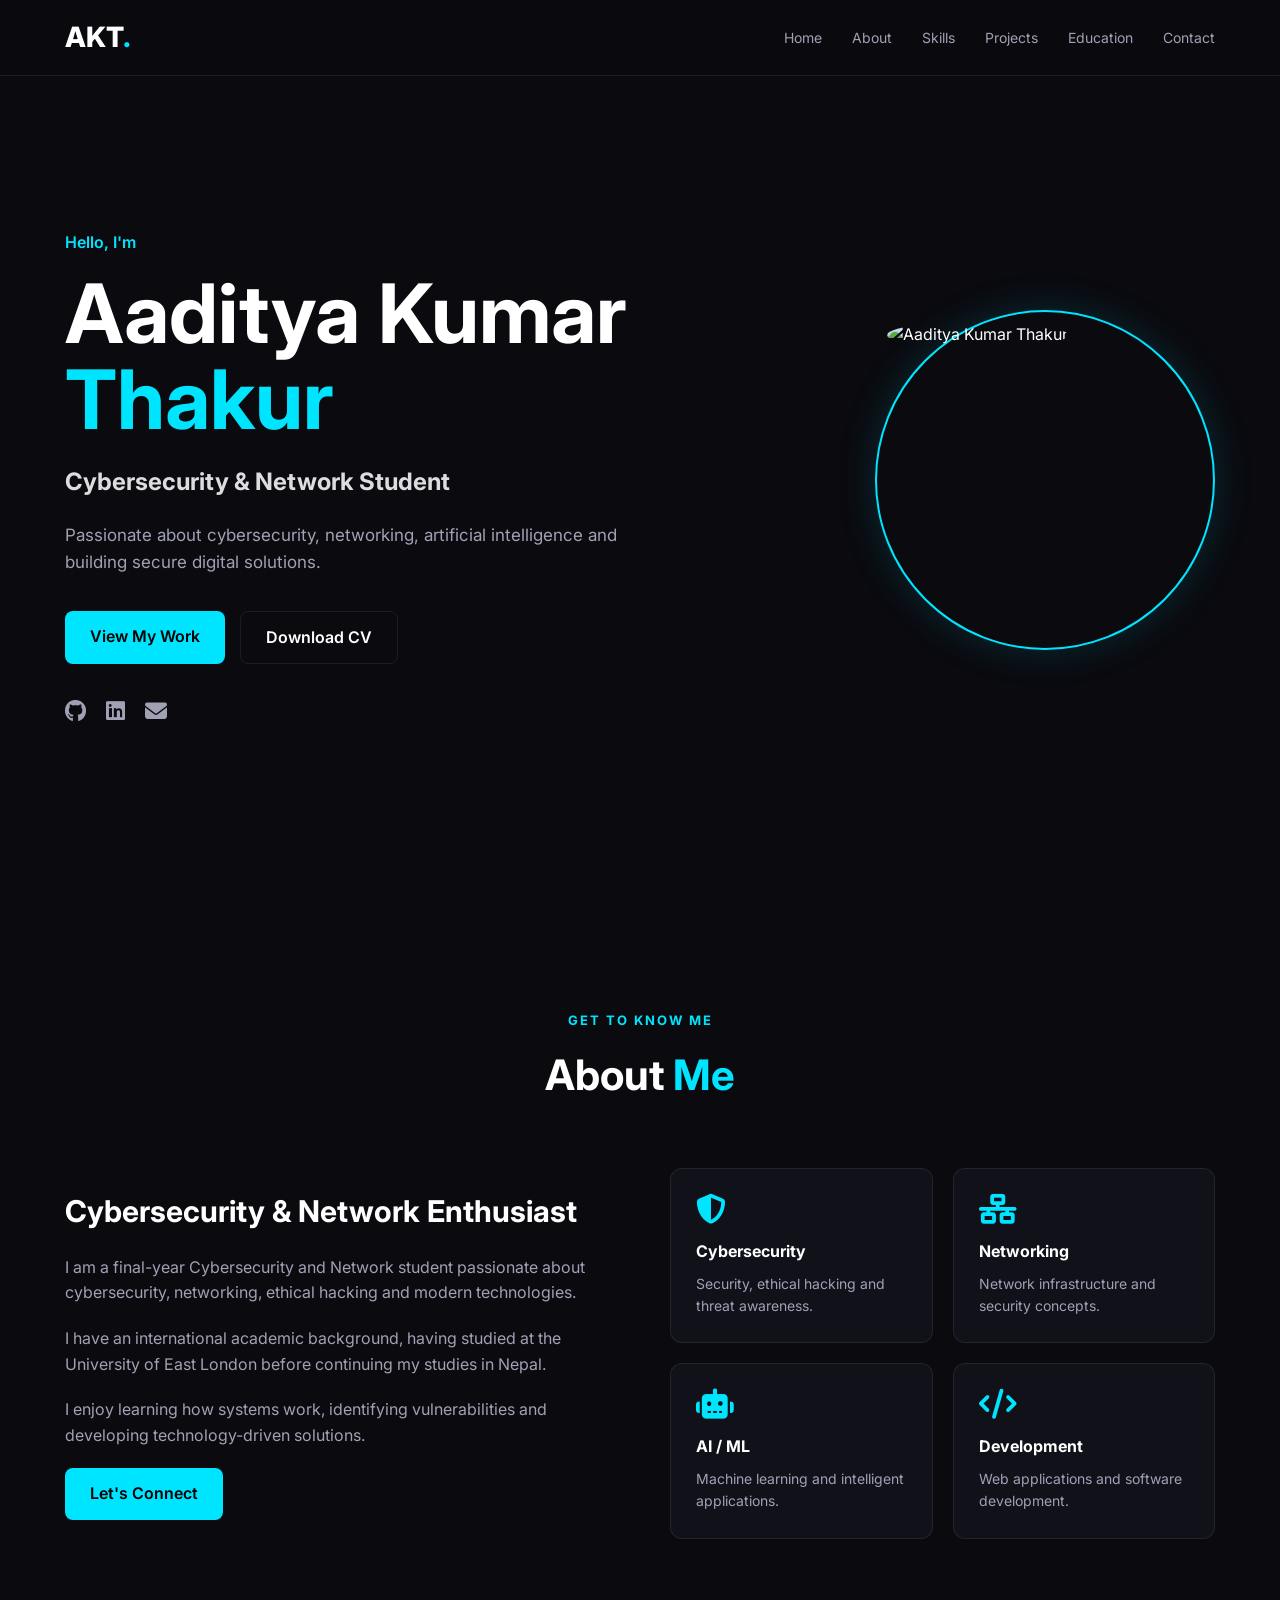
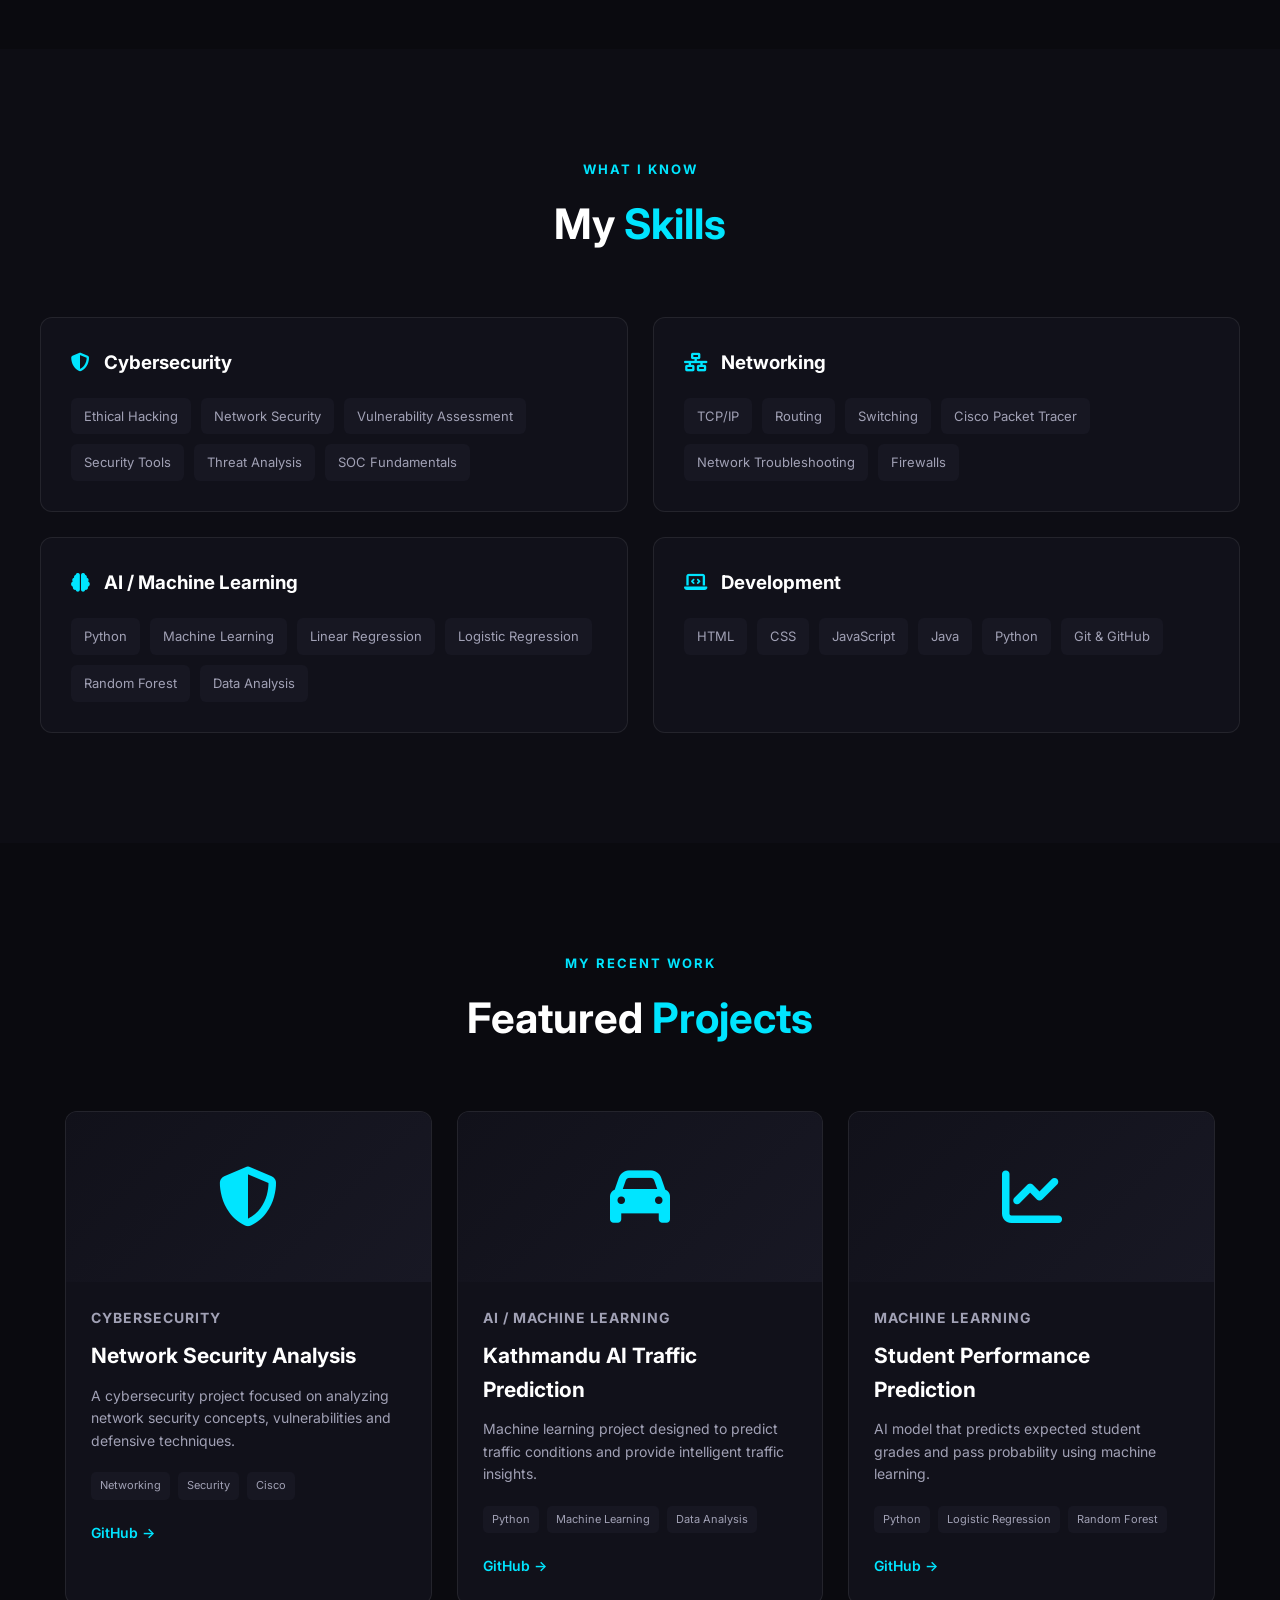
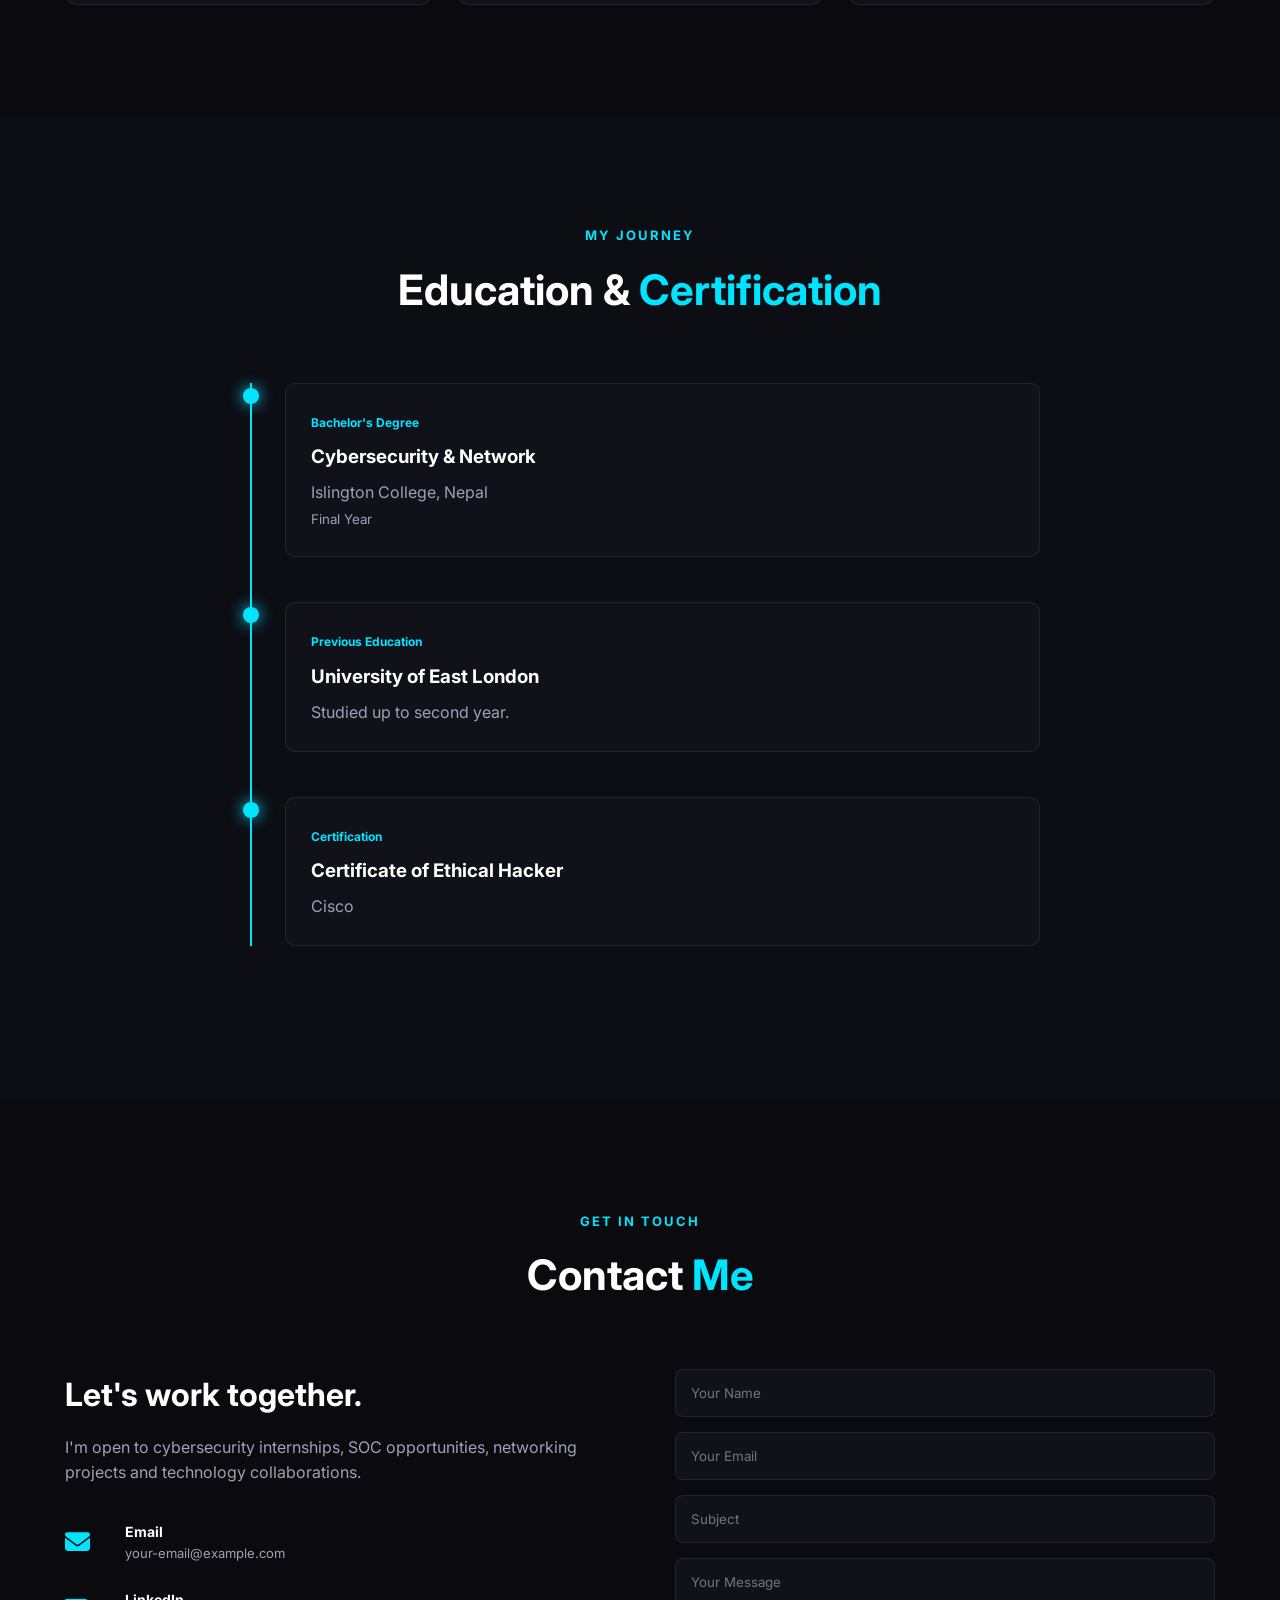
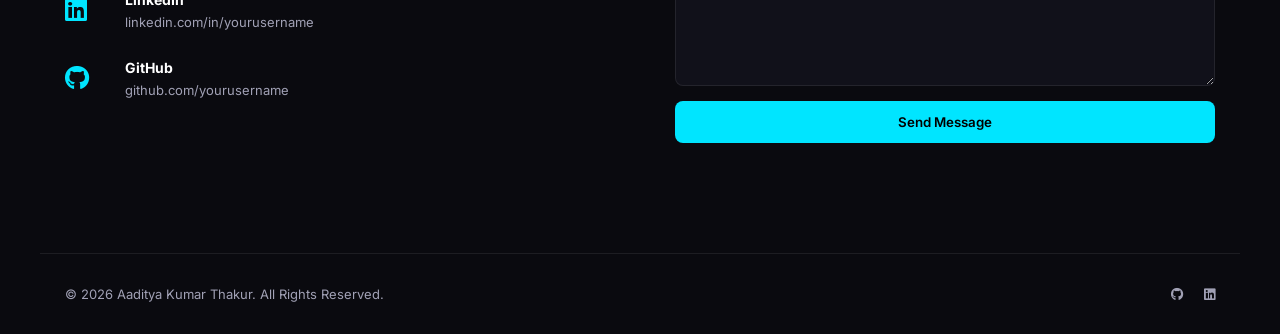
==== index.html @ 3426d030 "Initial portfolio upload" ====
<!DOCTYPE html>
<html lang="en">
<head>
    <meta charset="UTF-8">

    <meta name="viewport" content="width=device-width, initial-scale=1.0">

    <meta name="description"
          content="Cybersecurity and Network student portfolio">

    <meta name="author"
          content="Aaditya Kumar Thakur">

    <title>Aaditya Kumar Thakur | Cybersecurity Portfolio</title>

    <link rel="stylesheet" href="style.css">

    <link rel="preconnect" href="https://fonts.googleapis.com">

    <link rel="preconnect" href="https://fonts.gstatic.com" crossorigin>

    <link href="https://fonts.googleapis.com/css2?family=Inter:wght@400;500;600;700;800&display=swap"
          rel="stylesheet">

    <link rel="stylesheet"
          href="https://cdnjs.cloudflare.com/ajax/libs/font-awesome/6.5.2/css/all.min.css">
</head>

<body>

    <!-- ================= NAVBAR ================= -->

    <header class="header">

        <nav class="navbar">

            <a href="#home" class="logo">
                AKT<span>.</span>
            </a>

            <ul class="nav-links">

                <li>
                    <a href="#home">Home</a>
                </li>

                <li>
                    <a href="#about">About</a>
                </li>

                <li>
                    <a href="#skills">Skills</a>
                </li>

                <li>
                    <a href="#projects">Projects</a>
                </li>

                <li>
                    <a href="#education">Education</a>
                </li>

                <li>
                    <a href="#contact">Contact</a>
                </li>

            </ul>

            <button class="menu-btn" id="menu-btn">
                <i class="fas fa-bars"></i>
            </button>

        </nav>

    </header>


    <!-- ================= HERO ================= -->

    <section id="home" class="hero">

        <div class="hero-content">

            <p class="hero-small">
                Hello, I'm
            </p>

            <h1>
                Aaditya Kumar<br>
                <span>Thakur</span>
            </h1>

            <h2>
                Cybersecurity & Network Student
            </h2>

            <p class="hero-description">
                Passionate about cybersecurity, networking, artificial
                intelligence and building secure digital solutions.
            </p>

            <div class="hero-buttons">

                <a href="#projects" class="btn primary-btn">
                    View My Work
                </a>

                <a href="assets/cv.pdf"
                   class="btn secondary-btn"
                   download>
                    Download CV
                </a>

            </div>

            <div class="social-links">

                <a href="#" target="_blank">
                    <i class="fab fa-github"></i>
                </a>

                <a href="#" target="_blank">
                    <i class="fab fa-linkedin"></i>
                </a>

                <a href="mailto:your-email@example.com">
                    <i class="fas fa-envelope"></i>
                </a>

            </div>

        </div>


        <div class="hero-image">

            <div class="image-circle">

                <img src="assets/profile.jpg"
                     alt="Aaditya Kumar Thakur">

            </div>

        </div>

    </section>


    <!-- ================= ABOUT ================= -->

    <section id="about" class="section">

        <div class="section-title">

            <p>GET TO KNOW ME</p>

            <h2>About <span>Me</span></h2>

        </div>


        <div class="about-container">

            <div class="about-text">

                <h3>
                    Cybersecurity & Network Enthusiast
                </h3>

                <p>
                    I am a final-year Cybersecurity and Network student
                    passionate about cybersecurity, networking, ethical
                    hacking and modern technologies.
                </p>

                <p>
                    I have an international academic background, having
                    studied at the University of East London before
                    continuing my studies in Nepal.
                </p>

                <p>
                    I enjoy learning how systems work, identifying
                    vulnerabilities and developing technology-driven
                    solutions.
                </p>

                <a href="#contact" class="btn primary-btn">
                    Let's Connect
                </a>

            </div>


            <div class="about-cards">

                <div class="about-card">

                    <i class="fas fa-shield-halved"></i>

                    <h4>
                        Cybersecurity
                    </h4>

                    <p>
                        Security, ethical hacking and threat awareness.
                    </p>

                </div>


                <div class="about-card">

                    <i class="fas fa-network-wired"></i>

                    <h4>
                        Networking
                    </h4>

                    <p>
                        Network infrastructure and security concepts.
                    </p>

                </div>


                <div class="about-card">

                    <i class="fas fa-robot"></i>

                    <h4>
                        AI / ML
                    </h4>

                    <p>
                        Machine learning and intelligent applications.
                    </p>

                </div>


                <div class="about-card">

                    <i class="fas fa-code"></i>

                    <h4>
                        Development
                    </h4>

                    <p>
                        Web applications and software development.
                    </p>

                </div>

            </div>

        </div>

    </section>


    <!-- ================= SKILLS ================= -->

    <section id="skills" class="section dark-section">

        <div class="section-title">

            <p>WHAT I KNOW</p>

            <h2>My <span>Skills</span></h2>

        </div>


        <div class="skills-container">


            <div class="skill-category">

                <h3>
                    <i class="fas fa-shield-halved"></i>
                    Cybersecurity
                </h3>

                <div class="skill-list">

                    <span>Ethical Hacking</span>

                    <span>Network Security</span>

                    <span>Vulnerability Assessment</span>

                    <span>Security Tools</span>

                    <span>Threat Analysis</span>

                    <span>SOC Fundamentals</span>

                </div>

            </div>


            <div class="skill-category">

                <h3>
                    <i class="fas fa-network-wired"></i>
                    Networking
                </h3>

                <div class="skill-list">

                    <span>TCP/IP</span>

                    <span>Routing</span>

                    <span>Switching</span>

                    <span>Cisco Packet Tracer</span>

                    <span>Network Troubleshooting</span>

                    <span>Firewalls</span>

                </div>

            </div>


            <div class="skill-category">

                <h3>
                    <i class="fas fa-brain"></i>
                    AI / Machine Learning
                </h3>

                <div class="skill-list">

                    <span>Python</span>

                    <span>Machine Learning</span>

                    <span>Linear Regression</span>

                    <span>Logistic Regression</span>

                    <span>Random Forest</span>

                    <span>Data Analysis</span>

                </div>

            </div>


            <div class="skill-category">

                <h3>
                    <i class="fas fa-laptop-code"></i>
                    Development
                </h3>

                <div class="skill-list">

                    <span>HTML</span>

                    <span>CSS</span>

                    <span>JavaScript</span>

                    <span>Java</span>

                    <span>Python</span>

                    <span>Git & GitHub</span>

                </div>

            </div>

        </div>

    </section>


    <!-- ================= PROJECTS ================= -->

    <section id="projects" class="section">

        <div class="section-title">

            <p>MY RECENT WORK</p>

            <h2>Featured <span>Projects</span></h2>

        </div>


        <div class="projects-container">


            <!-- Project 1 -->

            <article class="project-card">

                <div class="project-icon">
                    <i class="fas fa-shield-halved"></i>
                </div>

                <div class="project-content">

                    <p class="project-type">
                        CYBERSECURITY
                    </p>

                    <h3>
                        Network Security Analysis
                    </h3>

                    <p>
                        A cybersecurity project focused on analyzing
                        network security concepts, vulnerabilities and
                        defensive techniques.
                    </p>

                    <div class="project-tech">

                        <span>Networking</span>

                        <span>Security</span>

                        <span>Cisco</span>

                    </div>

                    <div class="project-links">

                        <a href="#" target="_blank">
                            GitHub →
                        </a>

                    </div>

                </div>

            </article>


            <!-- Project 2 -->

            <article class="project-card">

                <div class="project-icon">
                    <i class="fas fa-car"></i>
                </div>

                <div class="project-content">

                    <p class="project-type">
                        AI / MACHINE LEARNING
                    </p>

                    <h3>
                        Kathmandu AI Traffic Prediction
                    </h3>

                    <p>
                        Machine learning project designed to predict
                        traffic conditions and provide intelligent
                        traffic insights.
                    </p>

                    <div class="project-tech">

                        <span>Python</span>

                        <span>Machine Learning</span>

                        <span>Data Analysis</span>

                    </div>

                    <div class="project-links">

                        <a href="#" target="_blank">
                            GitHub →
                        </a>

                    </div>

                </div>

            </article>


            <!-- Project 3 -->

            <article class="project-card">

                <div class="project-icon">
                    <i class="fas fa-chart-line"></i>
                </div>

                <div class="project-content">

                    <p class="project-type">
                        MACHINE LEARNING
                    </p>

                    <h3>
                        Student Performance Prediction
                    </h3>

                    <p>
                        AI model that predicts expected student grades
                        and pass probability using machine learning.
                    </p>

                    <div class="project-tech">

                        <span>Python</span>

                        <span>Logistic Regression</span>

                        <span>Random Forest</span>

                    </div>

                    <div class="project-links">

                        <a href="#" target="_blank">
                            GitHub →
                        </a>

                    </div>

                </div>

            </article>


        </div>

    </section>


    <!-- ================= EDUCATION ================= -->

    <section id="education" class="section dark-section">

        <div class="section-title">

            <p>MY JOURNEY</p>

            <h2>Education & <span>Certification</span></h2>

        </div>


        <div class="timeline">


            <div class="timeline-item">

                <div class="timeline-dot"></div>

                <div class="timeline-content">

                    <span>
                        Bachelor's Degree
                    </span>

                    <h3>
                        Cybersecurity & Network
                    </h3>

                    <p>
                        Islington College, Nepal
                    </p>

                    <small>
                        Final Year
                    </small>

                </div>

            </div>


            <div class="timeline-item">

                <div class="timeline-dot"></div>

                <div class="timeline-content">

                    <span>
                        Previous Education
                    </span>

                    <h3>
                        University of East London
                    </h3>

                    <p>
                        Studied up to second year.
                    </p>

                </div>

            </div>


            <div class="timeline-item">

                <div class="timeline-dot"></div>

                <div class="timeline-content">

                    <span>
                        Certification
                    </span>

                    <h3>
                        Certificate of Ethical Hacker
                    </h3>

                    <p>
                        Cisco
                    </p>

                </div>

            </div>


        </div>

    </section>


    <!-- ================= CONTACT ================= -->

    <section id="contact" class="section">

        <div class="section-title">

            <p>GET IN TOUCH</p>

            <h2>Contact <span>Me</span></h2>

        </div>


        <div class="contact-container">


            <div class="contact-info">

                <h3>
                    Let's work together.
                </h3>

                <p>
                    I'm open to cybersecurity internships,
                    SOC opportunities, networking projects and
                    technology collaborations.
                </p>


                <div class="contact-item">

                    <i class="fas fa-envelope"></i>

                    <div>

                        <h4>Email</h4>

                        <p>
                            your-email@example.com
                        </p>

                    </div>

                </div>


                <div class="contact-item">

                    <i class="fab fa-linkedin"></i>

                    <div>

                        <h4>LinkedIn</h4>

                        <p>
                            linkedin.com/in/yourusername
                        </p>

                    </div>

                </div>


                <div class="contact-item">

                    <i class="fab fa-github"></i>

                    <div>

                        <h4>GitHub</h4>

                        <p>
                            github.com/yourusername
                        </p>

                    </div>

                </div>

            </div>


            <form class="contact-form">

                <input
                    type="text"
                    placeholder="Your Name"
                    required
                >

                <input
                    type="email"
                    placeholder="Your Email"
                    required
                >

                <input
                    type="text"
                    placeholder="Subject"
                    required
                >

                <textarea
                    placeholder="Your Message"
                    rows="6"
                    required
                ></textarea>

                <button
                    type="submit"
                    class="btn primary-btn">
                    Send Message
                </button>

            </form>


        </div>

    </section>


    <!-- ================= FOOTER ================= -->

    <footer class="footer">

        <p>
            © 2026 Aaditya Kumar Thakur.
            All Rights Reserved.
        </p>

        <div>

            <a href="#">
                <i class="fab fa-github"></i>
            </a>

            <a href="#">
                <i class="fab fa-linkedin"></i>
            </a>

        </div>

    </footer>


    <script src="script.js"></script>

</body>
</html>
---- style.css ----
/* =========================
   RESET
========================= */

* {
    margin: 0;
    padding: 0;
    box-sizing: border-box;
}

html {
    scroll-behavior: smooth;
}

body {
    font-family: "Inter", sans-serif;
    background: #0a0a0f;
    color: #ffffff;
    line-height: 1.6;
}

a {
    text-decoration: none;
    color: inherit;
}

ul {
    list-style: none;
}


/* =========================
   VARIABLES
========================= */

:root {
    --background: #0a0a0f;
    --card: #11111a;
    --card-light: #171722;
    --text: #ffffff;
    --muted: #a1a1b5;
    --accent: #00e5ff;
    --border: rgba(255,255,255,0.08);
}


/* =========================
   HEADER
========================= */

.header {
    position: fixed;
    top: 0;
    width: 100%;
    z-index: 1000;
    background: rgba(10,10,15,0.85);
    backdrop-filter: blur(15px);
    border-bottom: 1px solid var(--border);
}

.navbar {
    max-width: 1200px;
    margin: auto;
    height: 75px;

    display: flex;
    align-items: center;
    justify-content: space-between;

    padding: 0 25px;
}

.logo {
    font-size: 28px;
    font-weight: 800;
}

.logo span {
    color: var(--accent);
}

.nav-links {
    display: flex;
    gap: 30px;
}

.nav-links a {
    color: var(--muted);
    font-size: 14px;
    transition: 0.3s;
}

.nav-links a:hover {
    color: var(--accent);
}

.menu-btn {
    display: none;

    background: none;
    border: none;

    color: white;
    font-size: 24px;

    cursor: pointer;
}


/* =========================
   HERO
========================= */

.hero {
    min-height: 100vh;

    max-width: 1200px;
    margin: auto;

    padding: 130px 25px 70px;

    display: flex;
    align-items: center;
    justify-content: space-between;

    gap: 60px;
}

.hero-content {
    max-width: 650px;
}

.hero-small {
    color: var(--accent);
    font-weight: 600;
    margin-bottom: 15px;
}

.hero h1 {
    font-size: clamp(48px, 7vw, 82px);
    line-height: 1.05;
    margin-bottom: 20px;
}

.hero h1 span {
    color: var(--accent);
}

.hero h2 {
    color: #dddddf;
    font-size: 24px;
    margin-bottom: 20px;
}

.hero-description {
    color: var(--muted);
    max-width: 600px;
    font-size: 17px;
}

.hero-buttons {
    display: flex;
    gap: 15px;
    margin-top: 35px;
    flex-wrap: wrap;
}


/* =========================
   BUTTON
========================= */

.btn {
    display: inline-block;

    padding: 13px 25px;

    border-radius: 8px;

    font-weight: 600;

    transition: 0.3s;
}

.primary-btn {
    background: var(--accent);
    color: #000;
}

.primary-btn:hover {
    transform: translateY(-3px);
    box-shadow: 0 10px 30px rgba(0,229,255,0.2);
}

.secondary-btn {
    border: 1px solid var(--border);
    color: white;
}

.secondary-btn:hover {
    border-color: var(--accent);
    color: var(--accent);
}


/* =========================
   SOCIAL LINKS
========================= */

.social-links {
    display: flex;
    gap: 20px;
    margin-top: 30px;
}

.social-links a {
    font-size: 22px;
    color: var(--muted);
    transition: 0.3s;
}

.social-links a:hover {
    color: var(--accent);
    transform: translateY(-3px);
}


/* =========================
   HERO IMAGE
========================= */

.hero-image {
    display: flex;
    justify-content: center;
    align-items: center;
}

.image-circle {
    width: 340px;
    height: 340px;

    border-radius: 50%;

    border: 2px solid var(--accent);

    padding: 10px;

    box-shadow:
        0 0 40px rgba(0,229,255,0.15);
}

.image-circle img {
    width: 100%;
    height: 100%;

    object-fit: cover;

    border-radius: 50%;
}


/* =========================
   SECTIONS
========================= */

.section {
    padding: 110px 25px;
    max-width: 1200px;
    margin: auto;
}

.dark-section {
    max-width: none;
    background: #0d0d14;
}

.section-title {
    text-align: center;
    margin-bottom: 60px;
}

.section-title p {
    color: var(--accent);
    font-size: 13px;
    font-weight: 700;
    letter-spacing: 2px;
}

.section-title h2 {
    font-size: 42px;
    margin-top: 10px;
}

.section-title h2 span {
    color: var(--accent);
}


/* =========================
   ABOUT
========================= */

.about-container {
    display: grid;
    grid-template-columns: 1fr 1fr;
    gap: 60px;
    align-items: center;
}

.about-text h3 {
    font-size: 30px;
    margin-bottom: 20px;
}

.about-text p {
    color: var(--muted);
    margin-bottom: 20px;
}

.about-cards {
    display: grid;
    grid-template-columns: 1fr 1fr;
    gap: 20px;
}

.about-card {
    padding: 25px;

    background: var(--card);

    border: 1px solid var(--border);

    border-radius: 12px;

    transition: 0.3s;
}

.about-card:hover {
    transform: translateY(-5px);
    border-color: var(--accent);
}

.about-card i {
    font-size: 30px;
    color: var(--accent);
    margin-bottom: 15px;
}

.about-card h4 {
    margin-bottom: 8px;
}

.about-card p {
    color: var(--muted);
    font-size: 14px;
}


/* =========================
   SKILLS
========================= */

.skills-container {
    max-width: 1200px;
    margin: auto;

    display: grid;
    grid-template-columns: 1fr 1fr;

    gap: 25px;
}

.skill-category {
    background: var(--card);

    padding: 30px;

    border-radius: 12px;

    border: 1px solid var(--border);
}

.skill-category h3 {
    margin-bottom: 20px;
}

.skill-category h3 i {
    color: var(--accent);
    margin-right: 10px;
}

.skill-list {
    display: flex;
    flex-wrap: wrap;
    gap: 10px;
}

.skill-list span {
    padding: 8px 13px;

    border-radius: 6px;

    background: var(--card-light);

    color: var(--muted);

    font-size: 13px;
}


/* =========================
   PROJECTS
========================= */

.projects-container {
    display: grid;

    grid-template-columns:
        repeat(3, 1fr);

    gap: 25px;
}

.project-card {
    background: var(--card);

    border: 1px solid var(--border);

    border-radius: 12px;

    overflow: hidden;

    transition: 0.3s;
}

.project-card:hover {
    transform: translateY(-8px);
    border-color: var(--accent);
}

.project-icon {
    height: 170px;

    display: flex;
    justify-content: center;
    align-items: center;

    background: linear-gradient(
        135deg,
        #11111a,
        #181824
    );

    font-size: 60px;

    color: var(--accent);
}

.project-content {
    padding: 25px;
}

.project-type {
    color: var(--accent);

    font-size: 11px;

    font-weight: 700;

    letter-spacing: 1px;

    margin-bottom: 10px;
}

.project-content h3 {
    font-size: 21px;
    margin-bottom: 12px;
}

.project-content > p {
    color: var(--muted);
    font-size: 14px;
}

.project-tech {
    display: flex;
    flex-wrap: wrap;
    gap: 8px;

    margin-top: 20px;
}

.project-tech span {
    font-size: 11px;

    padding: 5px 9px;

    border-radius: 5px;

    background: var(--card-light);

    color: var(--muted);
}

.project-links {
    margin-top: 20px;
}

.project-links a {
    color: var(--accent);
    font-weight: 600;
    font-size: 14px;
}


/* =========================
   TIMELINE
========================= */

.timeline {
    max-width: 800px;
    margin: auto;

    position: relative;
}

.timeline::before {
    content: "";

    position: absolute;

    left: 10px;
    top: 0;
    bottom: 0;

    width: 2px;

    background: var(--accent);
}

.timeline-item {
    position: relative;

    padding-left: 45px;

    margin-bottom: 45px;
}

.timeline-dot {
    position: absolute;

    left: 3px;
    top: 5px;

    width: 16px;
    height: 16px;

    border-radius: 50%;

    background: var(--accent);

    box-shadow: 0 0 15px var(--accent);
}

.timeline-content {
    background: var(--card);

    padding: 25px;

    border-radius: 10px;

    border: 1px solid var(--border);
}

.timeline-content span {
    color: var(--accent);

    font-size: 12px;

    font-weight: 700;
}

.timeline-content h3 {
    margin: 8px 0;
}

.timeline-content p,
.timeline-content small {
    color: var(--muted);
}


/* =========================
   CONTACT
========================= */

.contact-container {
    display: grid;

    grid-template-columns: 1fr 1fr;

    gap: 70px;
}

.contact-info h3 {
    font-size: 32px;
    margin-bottom: 15px;
}

.contact-info > p {
    color: var(--muted);
    margin-bottom: 35px;
}

.contact-item {
    display: flex;

    align-items: center;

    gap: 20px;

    margin-bottom: 25px;
}

.contact-item i {
    font-size: 25px;

    color: var(--accent);

    width: 40px;
}

.contact-item h4 {
    font-size: 14px;
}

.contact-item p {
    color: var(--muted);
    font-size: 13px;
}

.contact-form {
    display: flex;
    flex-direction: column;

    gap: 15px;
}

.contact-form input,
.contact-form textarea {
    width: 100%;

    background: var(--card);

    border: 1px solid var(--border);

    border-radius: 8px;

    padding: 15px;

    color: white;

    font-family: inherit;

    outline: none;
}

.contact-form input:focus,
.contact-form textarea:focus {
    border-color: var(--accent);
}

.contact-form button {
    border: none;
    cursor: pointer;
    font-family: inherit;
}


/* =========================
   FOOTER
========================= */

.footer {
    padding: 30px 25px;

    border-top: 1px solid var(--border);

    display: flex;

    justify-content: space-between;

    max-width: 1200px;

    margin: auto;

    color: var(--muted);

    font-size: 13px;
}

.footer div {
    display: flex;
    gap: 20px;
}

.footer a:hover {
    color: var(--accent);
}


/* =========================
   RESPONSIVE
========================= */

@media (max-width: 900px) {

    .hero {
        flex-direction: column-reverse;
        text-align: center;
    }

    .hero-buttons,
    .social-links {
        justify-content: center;
    }

    .about-container,
    .contact-container {
        grid-template-columns: 1fr;
    }

    .projects-container {
        grid-template-columns: 1fr 1fr;
    }

}


@media (max-width: 700px) {

    .nav-links {
        position: absolute;

        top: 75px;
        left: 0;

        width: 100%;

        background: #0a0a0f;

        flex-direction: column;

        padding: 25px;

        display: none;
    }

    .nav-links.active {
        display: flex;
    }

    .menu-btn {
        display: block;
    }

    .hero h1 {
        font-size: 50px;
    }

    .image-circle {
        width: 250px;
        height: 250px;
    }

    .skills-container,
    .projects-container,
    .about-cards {
        grid-template-columns: 1fr;
    }

    .section-title h2 {
        font-size: 34px;
    }

    .footer {
        flex-direction: column;
        gap: 15px;
        text-align: center;
    }

}
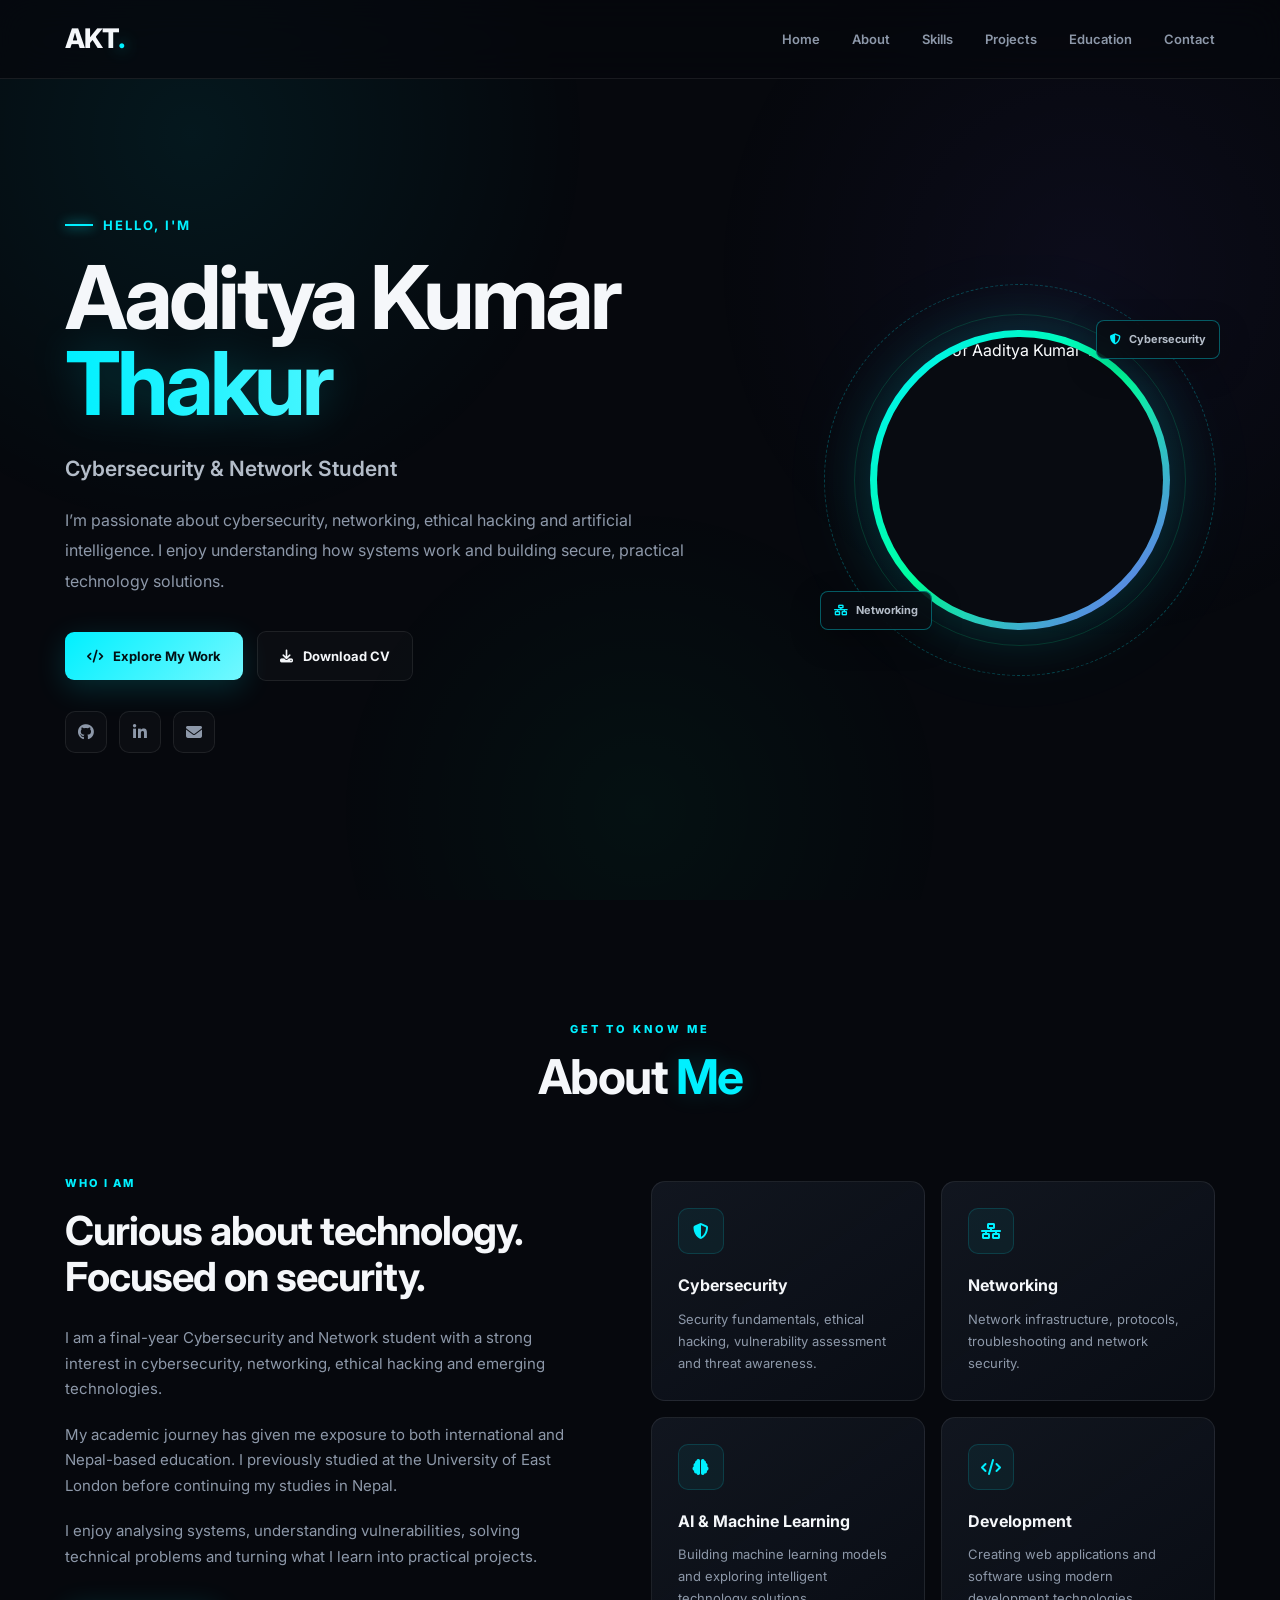
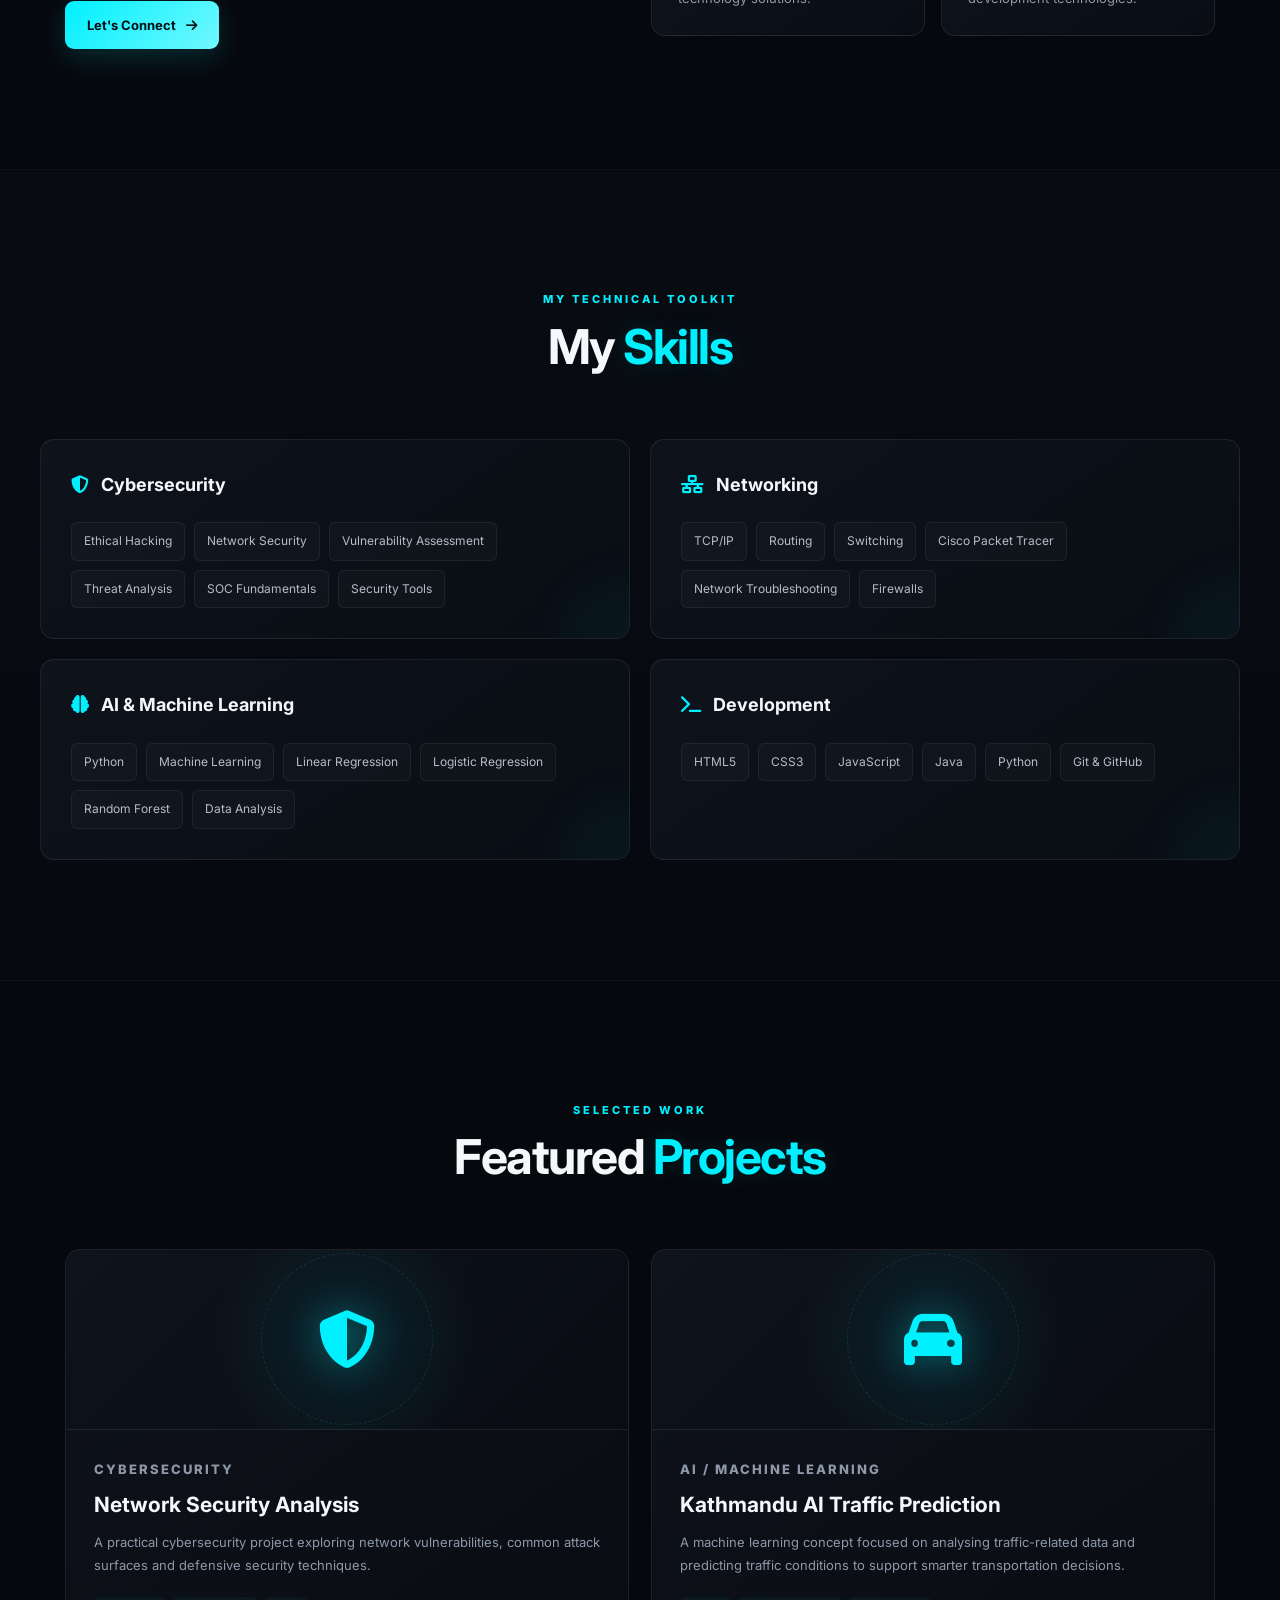
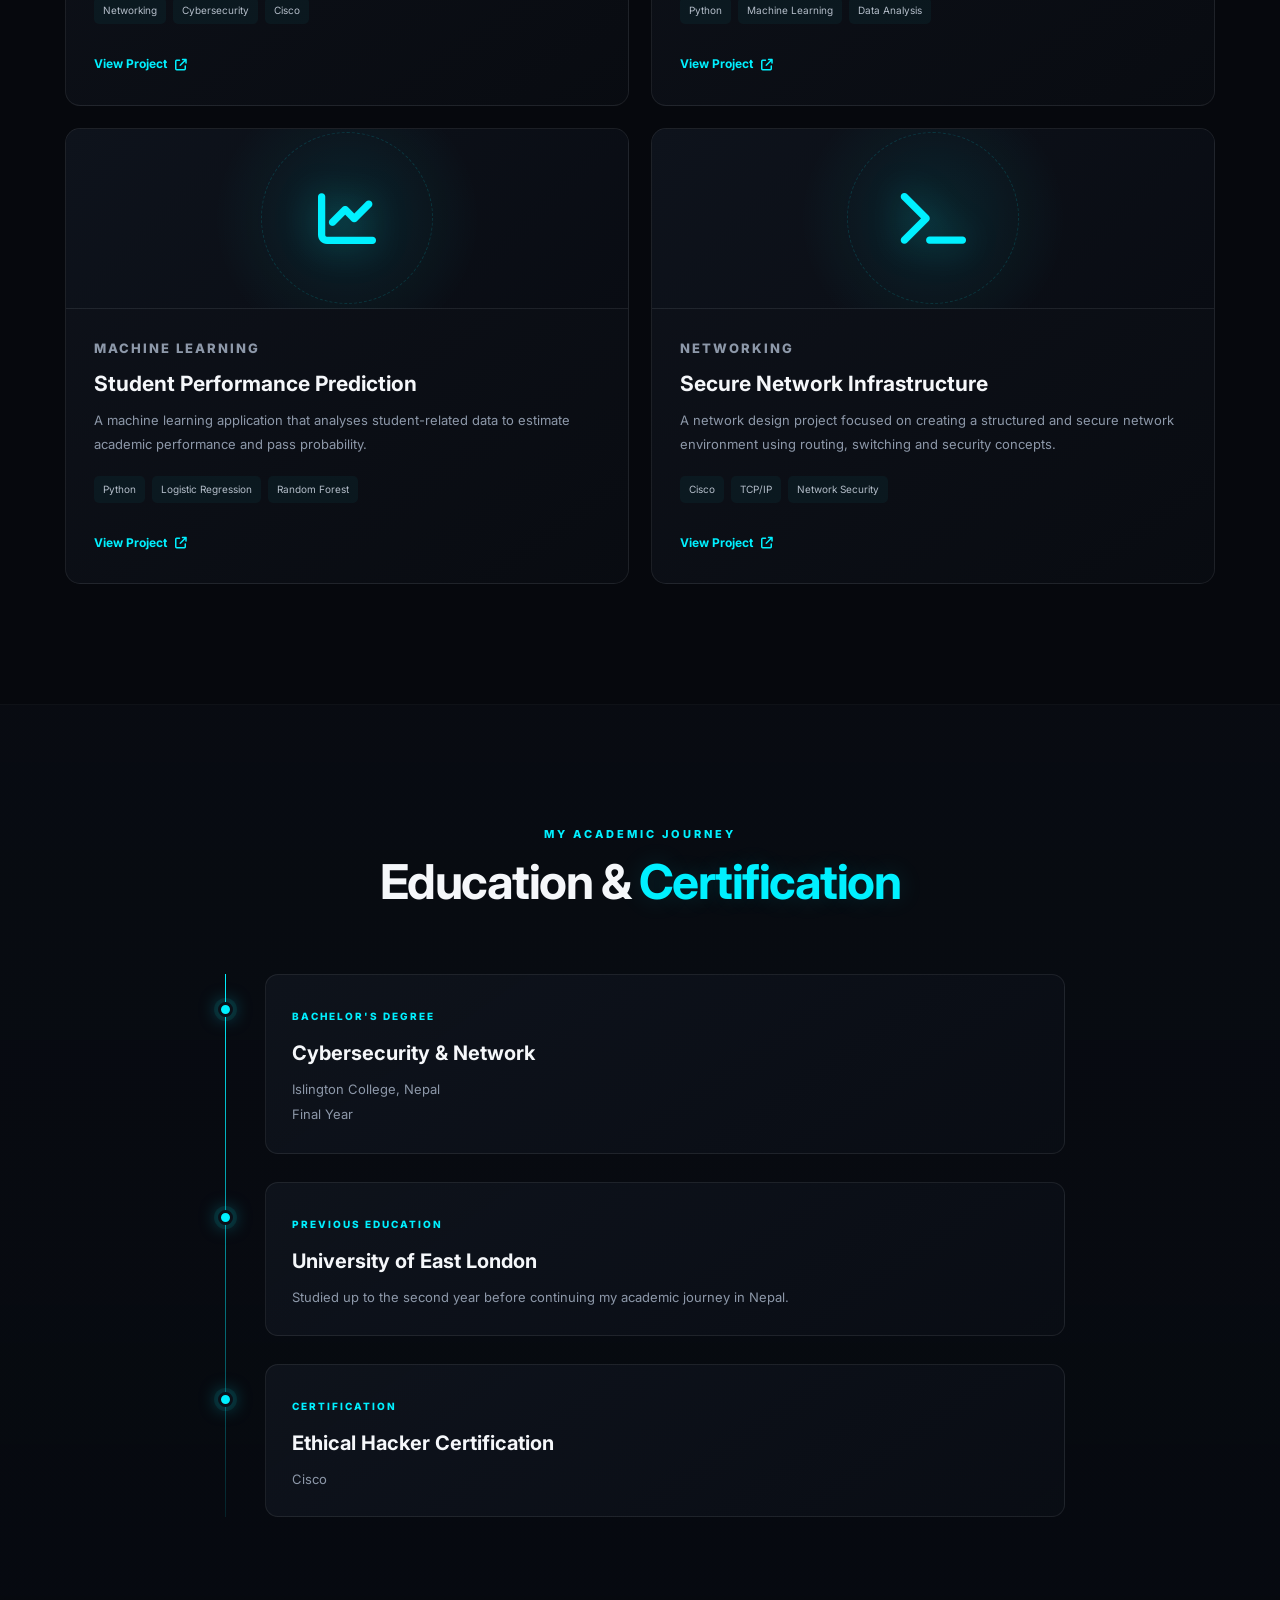
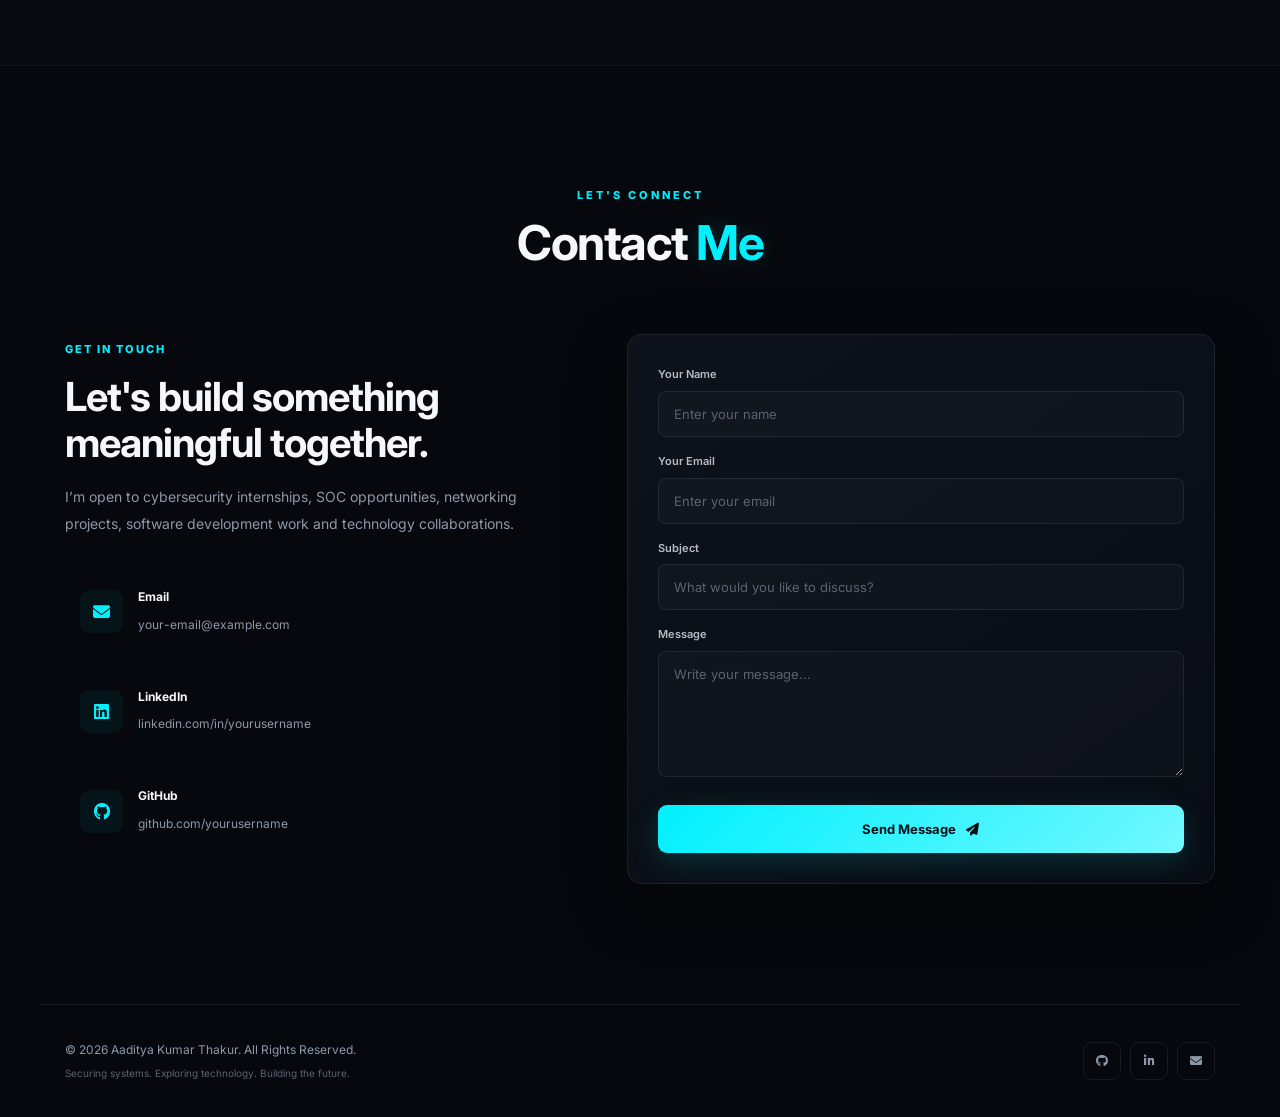
==== commit fce88d3e: "Improve portfolio navigation" ====
--- a/index.html
+++ b/index.html
@@ -1,44 +1,71 @@
 <!DOCTYPE html>
 <html lang="en">
+
 <head>
     <meta charset="UTF-8">
 
-    <meta name="viewport" content="width=device-width, initial-scale=1.0">
+    <meta name="viewport"
+          content="width=device-width, initial-scale=1.0">
 
     <meta name="description"
-          content="Cybersecurity and Network student portfolio">
+          content="Aaditya Kumar Thakur — Cybersecurity and Network student portfolio showcasing cybersecurity, networking, AI/ML and software development projects.">
 
     <meta name="author"
           content="Aaditya Kumar Thakur">
 
-    <title>Aaditya Kumar Thakur | Cybersecurity Portfolio</title>
-
-    <link rel="stylesheet" href="style.css">
-
-    <link rel="preconnect" href="https://fonts.googleapis.com">
-
-    <link rel="preconnect" href="https://fonts.gstatic.com" crossorigin>
+    <meta name="keywords"
+          content="Aaditya Kumar Thakur, Cybersecurity, Networking, Ethical Hacking, AI, Machine Learning, Nepal">
+
+    <meta name="theme-color"
+          content="#0a0f1c">
+
+    <title>Aaditya Kumar Thakur | Cybersecurity & Network</title>
+
+    <link rel="preconnect"
+          href="https://fonts.googleapis.com">
+
+    <link rel="preconnect"
+          href="https://fonts.gstatic.com"
+          crossorigin>
 
     <link href="https://fonts.googleapis.com/css2?family=Inter:wght@400;500;600;700;800&display=swap"
           rel="stylesheet">
 
     <link rel="stylesheet"
           href="https://cdnjs.cloudflare.com/ajax/libs/font-awesome/6.5.2/css/all.min.css">
+
+    <link rel="stylesheet"
+          href="style.css">
 </head>
 
 <body>
 
-    <!-- ================= NAVBAR ================= -->
+    <!-- ================= HEADER ================= -->
 
     <header class="header">
 
-        <nav class="navbar">
-
-            <a href="#home" class="logo">
+        <nav class="navbar"
+             aria-label="Main navigation">
+
+            <a href="#home"
+               class="logo"
+               aria-label="Aaditya Kumar Thakur home">
                 AKT<span>.</span>
             </a>
 
-            <ul class="nav-links">
+            <button class="menu-btn"
+                    id="menu-btn"
+                    type="button"
+                    aria-label="Open navigation menu"
+                    aria-expanded="false"
+                    aria-controls="nav-links">
+
+                <i class="fas fa-bars"></i>
+
+            </button>
+
+            <ul class="nav-links"
+                id="nav-links">
 
                 <li>
                     <a href="#home">Home</a>
@@ -66,726 +93,895 @@
 
             </ul>
 
-            <button class="menu-btn" id="menu-btn">
-                <i class="fas fa-bars"></i>
-            </button>
-
         </nav>
 
     </header>
 
 
-    <!-- ================= HERO ================= -->
-
-    <section id="home" class="hero">
-
-        <div class="hero-content">
-
-            <p class="hero-small">
-                Hello, I'm
-            </p>
-
-            <h1>
-                Aaditya Kumar<br>
-                <span>Thakur</span>
-            </h1>
-
-            <h2>
-                Cybersecurity & Network Student
-            </h2>
-
-            <p class="hero-description">
-                Passionate about cybersecurity, networking, artificial
-                intelligence and building secure digital solutions.
-            </p>
-
-            <div class="hero-buttons">
-
-                <a href="#projects" class="btn primary-btn">
-                    View My Work
-                </a>
-
-                <a href="assets/cv.pdf"
-                   class="btn secondary-btn"
-                   download>
-                    Download CV
-                </a>
-
-            </div>
-
-            <div class="social-links">
-
-                <a href="#" target="_blank">
-                    <i class="fab fa-github"></i>
-                </a>
-
-                <a href="#" target="_blank">
-                    <i class="fab fa-linkedin"></i>
-                </a>
-
-                <a href="mailto:your-email@example.com">
-                    <i class="fas fa-envelope"></i>
-                </a>
-
-            </div>
-
-        </div>
-
-
-        <div class="hero-image">
-
-            <div class="image-circle">
-
-                <img src="assets/profile.jpg"
-                     alt="Aaditya Kumar Thakur">
-
-            </div>
-
-        </div>
-
-    </section>
-
-
-    <!-- ================= ABOUT ================= -->
-
-    <section id="about" class="section">
-
-        <div class="section-title">
-
-            <p>GET TO KNOW ME</p>
-
-            <h2>About <span>Me</span></h2>
-
-        </div>
-
-
-        <div class="about-container">
-
-            <div class="about-text">
-
-                <h3>
-                    Cybersecurity & Network Enthusiast
-                </h3>
-
-                <p>
-                    I am a final-year Cybersecurity and Network student
-                    passionate about cybersecurity, networking, ethical
-                    hacking and modern technologies.
+    <main>
+
+        <!-- ================= HERO ================= -->
+
+        <section id="home"
+                 class="hero">
+
+            <div class="hero-content">
+
+                <p class="hero-small">
+                    Hello, I'm
                 </p>
 
-                <p>
-                    I have an international academic background, having
-                    studied at the University of East London before
-                    continuing my studies in Nepal.
+                <h1>
+                    Aaditya Kumar
+                    <span>Thakur</span>
+                </h1>
+
+                <h2>
+                    Cybersecurity & Network Student
+                </h2>
+
+                <p class="hero-description">
+                    I’m passionate about cybersecurity, networking,
+                    ethical hacking and artificial intelligence.
+                    I enjoy understanding how systems work and
+                    building secure, practical technology solutions.
                 </p>
 
-                <p>
-                    I enjoy learning how systems work, identifying
-                    vulnerabilities and developing technology-driven
-                    solutions.
-                </p>
-
-                <a href="#contact" class="btn primary-btn">
-                    Let's Connect
-                </a>
-
-            </div>
-
-
-            <div class="about-cards">
-
-                <div class="about-card">
-
-                    <i class="fas fa-shield-halved"></i>
-
-                    <h4>
-                        Cybersecurity
-                    </h4>
-
-                    <p>
-                        Security, ethical hacking and threat awareness.
-                    </p>
+                <div class="hero-buttons">
+
+                    <a href="#projects"
+                       class="btn primary-btn">
+                        <i class="fas fa-code"></i>
+                        Explore My Work
+                    </a>
+
+                    <a href="assets/cv.pdf"
+                       class="btn secondary-btn"
+                       download>
+                        <i class="fas fa-download"></i>
+                        Download CV
+                    </a>
 
                 </div>
 
-
-                <div class="about-card">
-
-                    <i class="fas fa-network-wired"></i>
-
-                    <h4>
-                        Networking
-                    </h4>
-
-                    <p>
-                        Network infrastructure and security concepts.
-                    </p>
+                <div class="social-links">
+
+                    <a href="https://github.com/"
+                       target="_blank"
+                       rel="noopener noreferrer"
+                       aria-label="GitHub">
+
+                        <i class="fab fa-github"></i>
+
+                    </a>
+
+                    <a href="https://www.linkedin.com/"
+                       target="_blank"
+                       rel="noopener noreferrer"
+                       aria-label="LinkedIn">
+
+                        <i class="fab fa-linkedin-in"></i>
+
+                    </a>
+
+                    <a href="mailto:your-email@example.com"
+                       aria-label="Email me">
+
+                        <i class="fas fa-envelope"></i>
+
+                    </a>
 
                 </div>
 
-
-                <div class="about-card">
-
-                    <i class="fas fa-robot"></i>
-
-                    <h4>
-                        AI / ML
-                    </h4>
-
-                    <p>
-                        Machine learning and intelligent applications.
-                    </p>
+            </div>
+
+
+            <div class="hero-image">
+
+                <div class="image-circle">
+
+                    <img src="assets/profile.jpg"
+                         alt="Portrait of Aaditya Kumar Thakur"
+                         loading="eager">
 
                 </div>
 
-
-                <div class="about-card">
-
-                    <i class="fas fa-code"></i>
-
-                    <h4>
-                        Development
-                    </h4>
-
-                    <p>
-                        Web applications and software development.
-                    </p>
-
-                </div>
-
-            </div>
-
-        </div>
-
-    </section>
-
-
-    <!-- ================= SKILLS ================= -->
-
-    <section id="skills" class="section dark-section">
-
-        <div class="section-title">
-
-            <p>WHAT I KNOW</p>
-
-            <h2>My <span>Skills</span></h2>
-
-        </div>
-
-
-        <div class="skills-container">
-
-
-            <div class="skill-category">
-
-                <h3>
+                <div class="hero-badge badge-one">
                     <i class="fas fa-shield-halved"></i>
                     Cybersecurity
-                </h3>
-
-                <div class="skill-list">
-
-                    <span>Ethical Hacking</span>
-
-                    <span>Network Security</span>
-
-                    <span>Vulnerability Assessment</span>
-
-                    <span>Security Tools</span>
-
-                    <span>Threat Analysis</span>
-
-                    <span>SOC Fundamentals</span>
-
                 </div>
 
-            </div>
-
-
-            <div class="skill-category">
-
-                <h3>
+                <div class="hero-badge badge-two">
                     <i class="fas fa-network-wired"></i>
                     Networking
-                </h3>
-
-                <div class="skill-list">
-
-                    <span>TCP/IP</span>
-
-                    <span>Routing</span>
-
-                    <span>Switching</span>
-
-                    <span>Cisco Packet Tracer</span>
-
-                    <span>Network Troubleshooting</span>
-
-                    <span>Firewalls</span>
-
                 </div>
 
             </div>
 
-
-            <div class="skill-category">
-
-                <h3>
-                    <i class="fas fa-brain"></i>
-                    AI / Machine Learning
-                </h3>
-
-                <div class="skill-list">
-
-                    <span>Python</span>
-
-                    <span>Machine Learning</span>
-
-                    <span>Linear Regression</span>
-
-                    <span>Logistic Regression</span>
-
-                    <span>Random Forest</span>
-
-                    <span>Data Analysis</span>
+        </section>
+
+
+        <!-- ================= ABOUT ================= -->
+
+        <section id="about"
+                 class="section">
+
+            <div class="section-title">
+
+                <p>GET TO KNOW ME</p>
+
+                <h2>
+                    About <span>Me</span>
+                </h2>
+
+            </div>
+
+
+            <div class="about-container">
+
+                <div class="about-text">
+
+                    <span class="section-label">
+                        WHO I AM
+                    </span>
+
+                    <h3>
+                        Curious about technology.
+                        Focused on security.
+                    </h3>
+
+                    <p>
+                        I am a final-year Cybersecurity and Network
+                        student with a strong interest in cybersecurity,
+                        networking, ethical hacking and emerging
+                        technologies.
+                    </p>
+
+                    <p>
+                        My academic journey has given me exposure to
+                        both international and Nepal-based education.
+                        I previously studied at the University of East
+                        London before continuing my studies in Nepal.
+                    </p>
+
+                    <p>
+                        I enjoy analysing systems, understanding
+                        vulnerabilities, solving technical problems
+                        and turning what I learn into practical projects.
+                    </p>
+
+                    <a href="#contact"
+                       class="btn primary-btn">
+                        Let's Connect
+                        <i class="fas fa-arrow-right"></i>
+                    </a>
 
                 </div>
 
-            </div>
-
-
-            <div class="skill-category">
-
-                <h3>
-                    <i class="fas fa-laptop-code"></i>
-                    Development
-                </h3>
-
-                <div class="skill-list">
-
-                    <span>HTML</span>
-
-                    <span>CSS</span>
-
-                    <span>JavaScript</span>
-
-                    <span>Java</span>
-
-                    <span>Python</span>
-
-                    <span>Git & GitHub</span>
+
+                <div class="about-cards">
+
+                    <article class="about-card">
+
+                        <div class="card-icon">
+                            <i class="fas fa-shield-halved"></i>
+                        </div>
+
+                        <h4>
+                            Cybersecurity
+                        </h4>
+
+                        <p>
+                            Security fundamentals, ethical hacking,
+                            vulnerability assessment and threat awareness.
+                        </p>
+
+                    </article>
+
+
+                    <article class="about-card">
+
+                        <div class="card-icon">
+                            <i class="fas fa-network-wired"></i>
+                        </div>
+
+                        <h4>
+                            Networking
+                        </h4>
+
+                        <p>
+                            Network infrastructure, protocols,
+                            troubleshooting and network security.
+                        </p>
+
+                    </article>
+
+
+                    <article class="about-card">
+
+                        <div class="card-icon">
+                            <i class="fas fa-brain"></i>
+                        </div>
+
+                        <h4>
+                            AI & Machine Learning
+                        </h4>
+
+                        <p>
+                            Building machine learning models and
+                            exploring intelligent technology solutions.
+                        </p>
+
+                    </article>
+
+
+                    <article class="about-card">
+
+                        <div class="card-icon">
+                            <i class="fas fa-code"></i>
+                        </div>
+
+                        <h4>
+                            Development
+                        </h4>
+
+                        <p>
+                            Creating web applications and software
+                            using modern development technologies.
+                        </p>
+
+                    </article>
 
                 </div>
 
             </div>
 
+        </section>
+
+
+        <!-- ================= SKILLS ================= -->
+
+        <section id="skills"
+                 class="section dark-section">
+
+            <div class="section-title">
+
+                <p>MY TECHNICAL TOOLKIT</p>
+
+                <h2>
+                    My <span>Skills</span>
+                </h2>
+
+            </div>
+
+
+            <div class="skills-container">
+
+                <article class="skill-category">
+
+                    <h3>
+                        <i class="fas fa-shield-halved"></i>
+                        Cybersecurity
+                    </h3>
+
+                    <div class="skill-list">
+
+                        <span>Ethical Hacking</span>
+                        <span>Network Security</span>
+                        <span>Vulnerability Assessment</span>
+                        <span>Threat Analysis</span>
+                        <span>SOC Fundamentals</span>
+                        <span>Security Tools</span>
+
+                    </div>
+
+                </article>
+
+
+                <article class="skill-category">
+
+                    <h3>
+                        <i class="fas fa-network-wired"></i>
+                        Networking
+                    </h3>
+
+                    <div class="skill-list">
+
+                        <span>TCP/IP</span>
+                        <span>Routing</span>
+                        <span>Switching</span>
+                        <span>Cisco Packet Tracer</span>
+                        <span>Network Troubleshooting</span>
+                        <span>Firewalls</span>
+
+                    </div>
+
+                </article>
+
+
+                <article class="skill-category">
+
+                    <h3>
+                        <i class="fas fa-brain"></i>
+                        AI & Machine Learning
+                    </h3>
+
+                    <div class="skill-list">
+
+                        <span>Python</span>
+                        <span>Machine Learning</span>
+                        <span>Linear Regression</span>
+                        <span>Logistic Regression</span>
+                        <span>Random Forest</span>
+                        <span>Data Analysis</span>
+
+                    </div>
+
+                </article>
+
+
+                <article class="skill-category">
+
+                    <h3>
+                        <i class="fas fa-terminal"></i>
+                        Development
+                    </h3>
+
+                    <div class="skill-list">
+
+                        <span>HTML5</span>
+                        <span>CSS3</span>
+                        <span>JavaScript</span>
+                        <span>Java</span>
+                        <span>Python</span>
+                        <span>Git & GitHub</span>
+
+                    </div>
+
+                </article>
+
+            </div>
+
+        </section>
+
+
+        <!-- ================= PROJECTS ================= -->
+
+        <section id="projects"
+                 class="section">
+
+            <div class="section-title">
+
+                <p>SELECTED WORK</p>
+
+                <h2>
+                    Featured <span>Projects</span>
+                </h2>
+
+            </div>
+
+
+            <div class="projects-container">
+
+                <!-- Project 1 -->
+
+                <article class="project-card">
+
+                    <div class="project-icon">
+                        <i class="fas fa-shield-halved"></i>
+                    </div>
+
+                    <div class="project-content">
+
+                        <p class="project-type">
+                            CYBERSECURITY
+                        </p>
+
+                        <h3>
+                            Network Security Analysis
+                        </h3>
+
+                        <p>
+                            A practical cybersecurity project exploring
+                            network vulnerabilities, common attack
+                            surfaces and defensive security techniques.
+                        </p>
+
+                        <div class="project-tech">
+                            <span>Networking</span>
+                            <span>Cybersecurity</span>
+                            <span>Cisco</span>
+                        </div>
+
+                        <div class="project-links">
+
+                            <a href="https://github.com/"
+                               target="_blank"
+                               rel="noopener noreferrer">
+
+                                View Project
+                                <i class="fas fa-arrow-up-right-from-square"></i>
+
+                            </a>
+
+                        </div>
+
+                    </div>
+
+                </article>
+
+
+                <!-- Project 2 -->
+
+                <article class="project-card">
+
+                    <div class="project-icon">
+                        <i class="fas fa-car"></i>
+                    </div>
+
+                    <div class="project-content">
+
+                        <p class="project-type">
+                            AI / MACHINE LEARNING
+                        </p>
+
+                        <h3>
+                            Kathmandu AI Traffic Prediction
+                        </h3>
+
+                        <p>
+                            A machine learning concept focused on
+                            analysing traffic-related data and predicting
+                            traffic conditions to support smarter
+                            transportation decisions.
+                        </p>
+
+                        <div class="project-tech">
+                            <span>Python</span>
+                            <span>Machine Learning</span>
+                            <span>Data Analysis</span>
+                        </div>
+
+                        <div class="project-links">
+
+                            <a href="https://github.com/"
+                               target="_blank"
+                               rel="noopener noreferrer">
+
+                                View Project
+                                <i class="fas fa-arrow-up-right-from-square"></i>
+
+                            </a>
+
+                        </div>
+
+                    </div>
+
+                </article>
+
+
+                <!-- Project 3 -->
+
+                <article class="project-card">
+
+                    <div class="project-icon">
+                        <i class="fas fa-chart-line"></i>
+                    </div>
+
+                    <div class="project-content">
+
+                        <p class="project-type">
+                            MACHINE LEARNING
+                        </p>
+
+                        <h3>
+                            Student Performance Prediction
+                        </h3>
+
+                        <p>
+                            A machine learning application that analyses
+                            student-related data to estimate academic
+                            performance and pass probability.
+                        </p>
+
+                        <div class="project-tech">
+                            <span>Python</span>
+                            <span>Logistic Regression</span>
+                            <span>Random Forest</span>
+                        </div>
+
+                        <div class="project-links">
+
+                            <a href="https://github.com/"
+                               target="_blank"
+                               rel="noopener noreferrer">
+
+                                View Project
+                                <i class="fas fa-arrow-up-right-from-square"></i>
+
+                            </a>
+
+                        </div>
+
+                    </div>
+
+                </article>
+
+
+                <!-- Project 4 -->
+
+                <article class="project-card">
+
+                    <div class="project-icon">
+                        <i class="fas fa-terminal"></i>
+                    </div>
+
+                    <div class="project-content">
+
+                        <p class="project-type">
+                            NETWORKING
+                        </p>
+
+                        <h3>
+                            Secure Network Infrastructure
+                        </h3>
+
+                        <p>
+                            A network design project focused on creating
+                            a structured and secure network environment
+                            using routing, switching and security concepts.
+                        </p>
+
+                        <div class="project-tech">
+                            <span>Cisco</span>
+                            <span>TCP/IP</span>
+                            <span>Network Security</span>
+                        </div>
+
+                        <div class="project-links">
+
+                            <a href="https://github.com/"
+                               target="_blank"
+                               rel="noopener noreferrer">
+
+                                View Project
+                                <i class="fas fa-arrow-up-right-from-square"></i>
+
+                            </a>
+
+                        </div>
+
+                    </div>
+
+                </article>
+
+            </div>
+
+        </section>
+
+
+        <!-- ================= EDUCATION ================= -->
+
+        <section id="education"
+                 class="section dark-section">
+
+            <div class="section-title">
+
+                <p>MY ACADEMIC JOURNEY</p>
+
+                <h2>
+                    Education & <span>Certification</span>
+                </h2>
+
+            </div>
+
+
+            <div class="timeline">
+
+                <article class="timeline-item">
+
+                    <div class="timeline-dot"></div>
+
+                    <div class="timeline-content">
+
+                        <span>
+                            Bachelor's Degree
+                        </span>
+
+                        <h3>
+                            Cybersecurity & Network
+                        </h3>
+
+                        <p>
+                            Islington College, Nepal
+                        </p>
+
+                        <small>
+                            Final Year
+                        </small>
+
+                    </div>
+
+                </article>
+
+
+                <article class="timeline-item">
+
+                    <div class="timeline-dot"></div>
+
+                    <div class="timeline-content">
+
+                        <span>
+                            Previous Education
+                        </span>
+
+                        <h3>
+                            University of East London
+                        </h3>
+
+                        <p>
+                            Studied up to the second year before
+                            continuing my academic journey in Nepal.
+                        </p>
+
+                    </div>
+
+                </article>
+
+
+                <article class="timeline-item">
+
+                    <div class="timeline-dot"></div>
+
+                    <div class="timeline-content">
+
+                        <span>
+                            Certification
+                        </span>
+
+                        <h3>
+                            Ethical Hacker Certification
+                        </h3>
+
+                        <p>
+                            Cisco
+                        </p>
+
+                    </div>
+
+                </article>
+
+            </div>
+
+        </section>
+
+
+        <!-- ================= CONTACT ================= -->
+
+        <section id="contact"
+                 class="section">
+
+            <div class="section-title">
+
+                <p>LET'S CONNECT</p>
+
+                <h2>
+                    Contact <span>Me</span>
+                </h2>
+
+            </div>
+
+
+            <div class="contact-container">
+
+                <div class="contact-info">
+
+                    <span class="section-label">
+                        GET IN TOUCH
+                    </span>
+
+                    <h3>
+                        Let's build something
+                        meaningful together.
+                    </h3>
+
+                    <p>
+                        I’m open to cybersecurity internships,
+                        SOC opportunities, networking projects,
+                        software development work and technology
+                        collaborations.
+                    </p>
+
+
+                    <div class="contact-item">
+
+                        <i class="fas fa-envelope"></i>
+
+                        <div>
+                            <h4>Email</h4>
+
+                            <a href="mailto:your-email@example.com">
+                                your-email@example.com
+                            </a>
+                        </div>
+
+                    </div>
+
+
+                    <div class="contact-item">
+
+                        <i class="fab fa-linkedin"></i>
+
+                        <div>
+                            <h4>LinkedIn</h4>
+
+                            <a href="https://www.linkedin.com/"
+                               target="_blank"
+                               rel="noopener noreferrer">
+
+                                linkedin.com/in/yourusername
+
+                            </a>
+                        </div>
+
+                    </div>
+
+
+                    <div class="contact-item">
+
+                        <i class="fab fa-github"></i>
+
+                        <div>
+                            <h4>GitHub</h4>
+
+                            <a href="https://github.com/"
+                               target="_blank"
+                               rel="noopener noreferrer">
+
+                                github.com/yourusername
+
+                            </a>
+                        </div>
+
+                    </div>
+
+                </div>
+
+
+                <form class="contact-form"
+                      id="contact-form">
+
+                    <div class="form-group">
+
+                        <label for="name">
+                            Your Name
+                        </label>
+
+                        <input id="name"
+                               name="name"
+                               type="text"
+                               placeholder="Enter your name"
+                               autocomplete="name"
+                               required>
+
+                    </div>
+
+
+                    <div class="form-group">
+
+                        <label for="email">
+                            Your Email
+                        </label>
+
+                        <input id="email"
+                               name="email"
+                               type="email"
+                               placeholder="Enter your email"
+                               autocomplete="email"
+                               required>
+
+                    </div>
+
+
+                    <div class="form-group">
+
+                        <label for="subject">
+                            Subject
+                        </label>
+
+                        <input id="subject"
+                               name="subject"
+                               type="text"
+                               placeholder="What would you like to discuss?"
+                               required>
+
+                    </div>
+
+
+                    <div class="form-group">
+
+                        <label for="message">
+                            Message
+                        </label>
+
+                        <textarea id="message"
+                                  name="message"
+                                  placeholder="Write your message..."
+                                  rows="6"
+                                  required></textarea>
+
+                    </div>
+
+
+                    <button type="submit"
+                            class="btn primary-btn">
+
+                        Send Message
+                        <i class="fas fa-paper-plane"></i>
+
+                    </button>
+
+                </form>
+
+            </div>
+
+        </section>
+
+    </main>
+
+
+    <!-- ================= FOOTER ================= -->
+
+    <footer class="footer">
+
+        <div>
+
+            <p>
+                © 2026 Aaditya Kumar Thakur.
+                All Rights Reserved.
+            </p>
+
+            <p class="footer-tagline">
+                Securing systems. Exploring technology. Building the future.
+            </p>
+
         </div>
 
-    </section>
-
-
-    <!-- ================= PROJECTS ================= -->
-
-    <section id="projects" class="section">
-
-        <div class="section-title">
-
-            <p>MY RECENT WORK</p>
-
-            <h2>Featured <span>Projects</span></h2>
+
+        <div class="footer-socials">
+
+            <a href="https://github.com/"
+               target="_blank"
+               rel="noopener noreferrer"
+               aria-label="GitHub">
+
+                <i class="fab fa-github"></i>
+
+            </a>
+
+            <a href="https://www.linkedin.com/"
+               target="_blank"
+               rel="noopener noreferrer"
+               aria-label="LinkedIn">
+
+                <i class="fab fa-linkedin-in"></i>
+
+            </a>
+
+            <a href="mailto:your-email@example.com"
+               aria-label="Email">
+
+                <i class="fas fa-envelope"></i>
+
+            </a>
 
         </div>
 
-
-        <div class="projects-container">
-
-
-            <!-- Project 1 -->
-
-            <article class="project-card">
-
-                <div class="project-icon">
-                    <i class="fas fa-shield-halved"></i>
-                </div>
-
-                <div class="project-content">
-
-                    <p class="project-type">
-                        CYBERSECURITY
-                    </p>
-
-                    <h3>
-                        Network Security Analysis
-                    </h3>
-
-                    <p>
-                        A cybersecurity project focused on analyzing
-                        network security concepts, vulnerabilities and
-                        defensive techniques.
-                    </p>
-
-                    <div class="project-tech">
-
-                        <span>Networking</span>
-
-                        <span>Security</span>
-
-                        <span>Cisco</span>
-
-                    </div>
-
-                    <div class="project-links">
-
-                        <a href="#" target="_blank">
-                            GitHub →
-                        </a>
-
-                    </div>
-
-                </div>
-
-            </article>
-
-
-            <!-- Project 2 -->
-
-            <article class="project-card">
-
-                <div class="project-icon">
-                    <i class="fas fa-car"></i>
-                </div>
-
-                <div class="project-content">
-
-                    <p class="project-type">
-                        AI / MACHINE LEARNING
-                    </p>
-
-                    <h3>
-                        Kathmandu AI Traffic Prediction
-                    </h3>
-
-                    <p>
-                        Machine learning project designed to predict
-                        traffic conditions and provide intelligent
-                        traffic insights.
-                    </p>
-
-                    <div class="project-tech">
-
-                        <span>Python</span>
-
-                        <span>Machine Learning</span>
-
-                        <span>Data Analysis</span>
-
-                    </div>
-
-                    <div class="project-links">
-
-                        <a href="#" target="_blank">
-                            GitHub →
-                        </a>
-
-                    </div>
-
-                </div>
-
-            </article>
-
-
-            <!-- Project 3 -->
-
-            <article class="project-card">
-
-                <div class="project-icon">
-                    <i class="fas fa-chart-line"></i>
-                </div>
-
-                <div class="project-content">
-
-                    <p class="project-type">
-                        MACHINE LEARNING
-                    </p>
-
-                    <h3>
-                        Student Performance Prediction
-                    </h3>
-
-                    <p>
-                        AI model that predicts expected student grades
-                        and pass probability using machine learning.
-                    </p>
-
-                    <div class="project-tech">
-
-                        <span>Python</span>
-
-                        <span>Logistic Regression</span>
-
-                        <span>Random Forest</span>
-
-                    </div>
-
-                    <div class="project-links">
-
-                        <a href="#" target="_blank">
-                            GitHub →
-                        </a>
-
-                    </div>
-
-                </div>
-
-            </article>
-
-
-        </div>
-
-    </section>
-
-
-    <!-- ================= EDUCATION ================= -->
-
-    <section id="education" class="section dark-section">
-
-        <div class="section-title">
-
-            <p>MY JOURNEY</p>
-
-            <h2>Education & <span>Certification</span></h2>
-
-        </div>
-
-
-        <div class="timeline">
-
-
-            <div class="timeline-item">
-
-                <div class="timeline-dot"></div>
-
-                <div class="timeline-content">
-
-                    <span>
-                        Bachelor's Degree
-                    </span>
-
-                    <h3>
-                        Cybersecurity & Network
-                    </h3>
-
-                    <p>
-                        Islington College, Nepal
-                    </p>
-
-                    <small>
-                        Final Year
-                    </small>
-
-                </div>
-
-            </div>
-
-
-            <div class="timeline-item">
-
-                <div class="timeline-dot"></div>
-
-                <div class="timeline-content">
-
-                    <span>
-                        Previous Education
-                    </span>
-
-                    <h3>
-                        University of East London
-                    </h3>
-
-                    <p>
-                        Studied up to second year.
-                    </p>
-
-                </div>
-
-            </div>
-
-
-            <div class="timeline-item">
-
-                <div class="timeline-dot"></div>
-
-                <div class="timeline-content">
-
-                    <span>
-                        Certification
-                    </span>
-
-                    <h3>
-                        Certificate of Ethical Hacker
-                    </h3>
-
-                    <p>
-                        Cisco
-                    </p>
-
-                </div>
-
-            </div>
-
-
-        </div>
-
-    </section>
-
-
-    <!-- ================= CONTACT ================= -->
-
-    <section id="contact" class="section">
-
-        <div class="section-title">
-
-            <p>GET IN TOUCH</p>
-
-            <h2>Contact <span>Me</span></h2>
-
-        </div>
-
-
-        <div class="contact-container">
-
-
-            <div class="contact-info">
-
-                <h3>
-                    Let's work together.
-                </h3>
-
-                <p>
-                    I'm open to cybersecurity internships,
-                    SOC opportunities, networking projects and
-                    technology collaborations.
-                </p>
-
-
-                <div class="contact-item">
-
-                    <i class="fas fa-envelope"></i>
-
-                    <div>
-
-                        <h4>Email</h4>
-
-                        <p>
-                            your-email@example.com
-                        </p>
-
-                    </div>
-
-                </div>
-
-
-                <div class="contact-item">
-
-                    <i class="fab fa-linkedin"></i>
-
-                    <div>
-
-                        <h4>LinkedIn</h4>
-
-                        <p>
-                            linkedin.com/in/yourusername
-                        </p>
-
-                    </div>
-
-                </div>
-
-
-                <div class="contact-item">
-
-                    <i class="fab fa-github"></i>
-
-                    <div>
-
-                        <h4>GitHub</h4>
-
-                        <p>
-                            github.com/yourusername
-                        </p>
-
-                    </div>
-
-                </div>
-
-            </div>
-
-
-            <form class="contact-form">
-
-                <input
-                    type="text"
-                    placeholder="Your Name"
-                    required
-                >
-
-                <input
-                    type="email"
-                    placeholder="Your Email"
-                    required
-                >
-
-                <input
-                    type="text"
-                    placeholder="Subject"
-                    required
-                >
-
-                <textarea
-                    placeholder="Your Message"
-                    rows="6"
-                    required
-                ></textarea>
-
-                <button
-                    type="submit"
-                    class="btn primary-btn">
-                    Send Message
-                </button>
-
-            </form>
-
-
-        </div>
-
-    </section>
-
-
-    <!-- ================= FOOTER ================= -->
-
-    <footer class="footer">
-
-        <p>
-            © 2026 Aaditya Kumar Thakur.
-            All Rights Reserved.
-        </p>
-
-        <div>
-
-            <a href="#">
-                <i class="fab fa-github"></i>
-            </a>
-
-            <a href="#">
-                <i class="fab fa-linkedin"></i>
-            </a>
-
-        </div>
-
     </footer>
 
 
     <script src="script.js"></script>
 
 </body>
-</html>+
+</html>
--- a/style.css
+++ b/style.css
@@ -1,6 +1,12 @@
-/* =========================
+/* =========================================================
+   AADITYA KUMAR THAKUR — CYBERSECURITY PORTFOLIO
+   Modern Cyber / SOC Inspired Design
+========================================================= */
+
+
+/* =========================================================
    RESET
-========================= */
+========================================================= */
 
 * {
     margin: 0;
@@ -10,13 +16,20 @@
 
 html {
     scroll-behavior: smooth;
+    scroll-padding-top: 80px;
 }
 
 body {
     font-family: "Inter", sans-serif;
-    background: #0a0a0f;
-    color: #ffffff;
-    line-height: 1.6;
+    background: #06080d;
+    color: #f5f7fa;
+    line-height: 1.7;
+    overflow-x: hidden;
+}
+
+body::selection {
+    background: #00f0ff;
+    color: #05070b;
 }
 
 a {
@@ -24,504 +37,1279 @@
     color: inherit;
 }
 
+button,
+input,
+textarea {
+    font-family: inherit;
+}
+
 ul {
     list-style: none;
 }
 
-
-/* =========================
+img {
+    max-width: 100%;
+    display: block;
+}
+
+
+/* =========================================================
    VARIABLES
-========================= */
+========================================================= */
 
 :root {
-    --background: #0a0a0f;
-    --card: #11111a;
-    --card-light: #171722;
-    --text: #ffffff;
-    --muted: #a1a1b5;
-    --accent: #00e5ff;
-    --border: rgba(255,255,255,0.08);
-}
-
-
-/* =========================
+
+    --background: #06080d;
+    --background-2: #090c13;
+
+    --card: rgba(14, 18, 27, 0.78);
+    --card-solid: #0e121b;
+    --card-light: #151b26;
+
+    --text: #f5f7fa;
+    --muted: #8d98a9;
+    --muted-light: #b4bdc9;
+
+    --accent: #00f0ff;
+    --accent-2: #00ff9d;
+    --purple: #7c5cff;
+
+    --border: rgba(255, 255, 255, 0.08);
+    --border-accent: rgba(0, 240, 255, 0.35);
+
+    --shadow: 0 20px 60px rgba(0, 0, 0, 0.35);
+
+    --max-width: 1200px;
+}
+
+
+/* =========================================================
+   GLOBAL BACKGROUND
+========================================================= */
+
+body::before {
+    content: "";
+
+    position: fixed;
+    inset: 0;
+
+    z-index: -2;
+
+    background:
+        radial-gradient(
+            circle at 15% 15%,
+            rgba(0, 240, 255, 0.07),
+            transparent 30%
+        ),
+        radial-gradient(
+            circle at 85% 30%,
+            rgba(124, 92, 255, 0.06),
+            transparent 30%
+        ),
+        radial-gradient(
+            circle at 50% 90%,
+            rgba(0, 255, 157, 0.04),
+            transparent 30%
+        );
+}
+
+body::after {
+    content: "";
+
+    position: fixed;
+    inset: 0;
+
+    z-index: -1;
+
+    pointer-events: none;
+
+    opacity: 0.18;
+
+    background-image:
+        linear-gradient(
+            rgba(255,255,255,0.025) 1px,
+            transparent 1px
+        ),
+        linear-gradient(
+            90deg,
+            rgba(255,255,255,0.025) 1px,
+            transparent 1px
+        );
+
+    background-size: 50px 50px;
+
+    mask-image: linear-gradient(
+        to bottom,
+        black,
+        transparent 80%
+    );
+}
+
+
+/* =========================================================
+   SCROLLBAR
+========================================================= */
+
+::-webkit-scrollbar {
+    width: 8px;
+}
+
+::-webkit-scrollbar-track {
+    background: #06080d;
+}
+
+::-webkit-scrollbar-thumb {
+    background: linear-gradient(
+        var(--accent),
+        var(--accent-2)
+    );
+
+    border-radius: 10px;
+}
+
+
+/* =========================================================
    HEADER
-========================= */
+========================================================= */
 
 .header {
     position: fixed;
+
     top: 0;
+    left: 0;
+
     width: 100%;
+
     z-index: 1000;
-    background: rgba(10,10,15,0.85);
-    backdrop-filter: blur(15px);
+
+    background: rgba(6, 8, 13, 0.72);
+
+    backdrop-filter: blur(18px);
+    -webkit-backdrop-filter: blur(18px);
+
     border-bottom: 1px solid var(--border);
 }
 
 .navbar {
-    max-width: 1200px;
+    width: 100%;
+    max-width: var(--max-width);
+
+    height: 78px;
+
     margin: auto;
-    height: 75px;
-
+
+    padding: 0 25px;
+
+    display: flex;
+
+    align-items: center;
+    justify-content: space-between;
+}
+
+.logo {
+    position: relative;
+
+    font-size: 27px;
+    font-weight: 800;
+
+    letter-spacing: -1px;
+}
+
+.logo span {
+    color: var(--accent);
+
+    text-shadow:
+        0 0 15px rgba(0, 240, 255, 0.8);
+}
+
+.nav-links {
     display: flex;
     align-items: center;
-    justify-content: space-between;
-
-    padding: 0 25px;
-}
-
-.logo {
-    font-size: 28px;
-    font-weight: 800;
-}
-
-.logo span {
-    color: var(--accent);
-}
-
-.nav-links {
-    display: flex;
-    gap: 30px;
+
+    gap: 32px;
 }
 
 .nav-links a {
+    position: relative;
+
     color: var(--muted);
-    font-size: 14px;
-    transition: 0.3s;
+
+    font-size: 13px;
+    font-weight: 600;
+
+    transition: 0.3s ease;
+}
+
+.nav-links a::after {
+    content: "";
+
+    position: absolute;
+
+    left: 0;
+    bottom: -8px;
+
+    width: 0;
+    height: 2px;
+
+    background: var(--accent);
+
+    box-shadow:
+        0 0 10px var(--accent);
+
+    transition: 0.3s ease;
 }
 
 .nav-links a:hover {
-    color: var(--accent);
+    color: var(--text);
+}
+
+.nav-links a:hover::after {
+    width: 100%;
 }
 
 .menu-btn {
     display: none;
 
-    background: none;
-    border: none;
+    width: 42px;
+    height: 42px;
+
+    border: 1px solid var(--border);
+
+    border-radius: 10px;
+
+    background: rgba(255,255,255,0.03);
 
     color: white;
-    font-size: 24px;
+
+    font-size: 18px;
 
     cursor: pointer;
-}
-
-
-/* =========================
+
+    transition: 0.3s ease;
+}
+
+.menu-btn:hover {
+    border-color: var(--accent);
+    color: var(--accent);
+}
+
+
+/* =========================================================
    HERO
-========================= */
+========================================================= */
 
 .hero {
+    position: relative;
+
     min-height: 100vh;
 
-    max-width: 1200px;
+    max-width: var(--max-width);
+
     margin: auto;
 
-    padding: 130px 25px 70px;
+    padding: 150px 25px 90px;
 
     display: flex;
+
     align-items: center;
     justify-content: space-between;
 
-    gap: 60px;
+    gap: 80px;
 }
 
 .hero-content {
-    max-width: 650px;
+    max-width: 680px;
 }
 
 .hero-small {
+    display: inline-flex;
+
+    align-items: center;
+
+    gap: 10px;
+
     color: var(--accent);
+
+    font-size: 13px;
+
+    font-weight: 700;
+
+    letter-spacing: 2px;
+
+    text-transform: uppercase;
+
+    margin-bottom: 18px;
+}
+
+.hero-small::before {
+    content: "";
+
+    width: 28px;
+    height: 2px;
+
+    background: var(--accent);
+
+    box-shadow:
+        0 0 12px var(--accent);
+}
+
+.hero h1 {
+    font-size: clamp(52px, 7vw, 88px);
+
+    line-height: 0.98;
+
+    letter-spacing: -4px;
+
+    margin-bottom: 25px;
+}
+
+.hero h1 span {
+    display: block;
+
+    background: linear-gradient(
+        90deg,
+        var(--accent),
+        #55f7ff,
+        var(--accent-2)
+    );
+
+    -webkit-background-clip: text;
+    background-clip: text;
+
+    -webkit-text-fill-color: transparent;
+
+    filter:
+        drop-shadow(
+            0 0 20px rgba(0, 240, 255, 0.18)
+        );
+}
+
+.hero h2 {
+    color: var(--muted-light);
+
+    font-size: 21px;
+
     font-weight: 600;
-    margin-bottom: 15px;
-}
-
-.hero h1 {
-    font-size: clamp(48px, 7vw, 82px);
-    line-height: 1.05;
-    margin-bottom: 20px;
-}
-
-.hero h1 span {
-    color: var(--accent);
-}
-
-.hero h2 {
-    color: #dddddf;
-    font-size: 24px;
-    margin-bottom: 20px;
+
+    margin-bottom: 18px;
 }
 
 .hero-description {
+    max-width: 620px;
+
     color: var(--muted);
-    max-width: 600px;
-    font-size: 17px;
-}
+
+    font-size: 16px;
+
+    line-height: 1.9;
+}
+
+
+/* =========================================================
+   HERO BUTTONS
+========================================================= */
 
 .hero-buttons {
     display: flex;
-    gap: 15px;
+
+    align-items: center;
+
+    gap: 14px;
+
     margin-top: 35px;
+
     flex-wrap: wrap;
 }
 
-
-/* =========================
-   BUTTON
-========================= */
-
 .btn {
-    display: inline-block;
-
-    padding: 13px 25px;
-
-    border-radius: 8px;
-
-    font-weight: 600;
-
-    transition: 0.3s;
+    position: relative;
+
+    display: inline-flex;
+
+    align-items: center;
+    justify-content: center;
+
+    gap: 10px;
+
+    min-height: 48px;
+
+    padding: 13px 22px;
+
+    border-radius: 9px;
+
+    font-size: 13px;
+
+    font-weight: 700;
+
+    transition:
+        transform 0.3s ease,
+        box-shadow 0.3s ease,
+        border-color 0.3s ease,
+        background 0.3s ease;
 }
 
 .primary-btn {
-    background: var(--accent);
-    color: #000;
+    color: #031014;
+
+    background: linear-gradient(
+        135deg,
+        var(--accent),
+        #72f8ff
+    );
+
+    box-shadow:
+        0 8px 30px rgba(0, 240, 255, 0.16);
 }
 
 .primary-btn:hover {
     transform: translateY(-3px);
-    box-shadow: 0 10px 30px rgba(0,229,255,0.2);
+
+    box-shadow:
+        0 15px 40px rgba(0, 240, 255, 0.28);
 }
 
 .secondary-btn {
+    color: var(--text);
+
     border: 1px solid var(--border);
-    color: white;
+
+    background: rgba(255,255,255,0.025);
 }
 
 .secondary-btn:hover {
-    border-color: var(--accent);
+    transform: translateY(-3px);
+
     color: var(--accent);
-}
-
-
-/* =========================
+
+    border-color: var(--border-accent);
+
+    background: rgba(0,240,255,0.04);
+}
+
+
+/* =========================================================
    SOCIAL LINKS
-========================= */
+========================================================= */
 
 .social-links {
     display: flex;
-    gap: 20px;
+
+    align-items: center;
+
+    gap: 12px;
+
     margin-top: 30px;
 }
 
 .social-links a {
-    font-size: 22px;
+    width: 42px;
+    height: 42px;
+
+    display: flex;
+
+    align-items: center;
+    justify-content: center;
+
+    border: 1px solid var(--border);
+
+    border-radius: 10px;
+
     color: var(--muted);
-    transition: 0.3s;
+
+    background: rgba(255,255,255,0.025);
+
+    transition: 0.3s ease;
 }
 
 .social-links a:hover {
     color: var(--accent);
-    transform: translateY(-3px);
-}
-
-
-/* =========================
-   HERO IMAGE
-========================= */
+
+    border-color: var(--border-accent);
+
+    background: rgba(0,240,255,0.06);
+
+    transform: translateY(-4px);
+
+    box-shadow:
+        0 10px 25px rgba(0,240,255,0.08);
+}
+
+
+/* =========================================================
+   HERO IMAGE / CYBER FRAME
+========================================================= */
 
 .hero-image {
+    position: relative;
+
+    width: 390px;
+    min-width: 390px;
+    height: 390px;
+
     display: flex;
+
+    align-items: center;
     justify-content: center;
-    align-items: center;
+}
+
+.hero-image::before {
+    content: "";
+
+    position: absolute;
+
+    width: 390px;
+    height: 390px;
+
+    border-radius: 50%;
+
+    border: 1px dashed rgba(0,240,255,0.25);
+
+    animation:
+        spin 25s linear infinite;
+}
+
+.hero-image::after {
+    content: "";
+
+    position: absolute;
+
+    width: 330px;
+    height: 330px;
+
+    border-radius: 50%;
+
+    border: 1px solid rgba(0,255,157,0.15);
+
+    animation:
+        spin-reverse 18s linear infinite;
+}
+
+@keyframes spin {
+    from {
+        transform: rotate(0deg);
+    }
+
+    to {
+        transform: rotate(360deg);
+    }
+}
+
+@keyframes spin-reverse {
+    from {
+        transform: rotate(360deg);
+    }
+
+    to {
+        transform: rotate(0deg);
+    }
 }
 
 .image-circle {
-    width: 340px;
-    height: 340px;
+    position: relative;
+
+    z-index: 2;
+
+    width: 300px;
+    height: 300px;
+
+    padding: 7px;
 
     border-radius: 50%;
 
-    border: 2px solid var(--accent);
-
-    padding: 10px;
+    background: linear-gradient(
+        135deg,
+        var(--accent),
+        var(--accent-2),
+        var(--purple)
+    );
 
     box-shadow:
-        0 0 40px rgba(0,229,255,0.15);
+        0 0 60px rgba(0,240,255,0.18),
+        0 0 120px rgba(0,240,255,0.06);
+}
+
+.image-circle::before {
+    content: "";
+
+    position: absolute;
+
+    inset: 7px;
+
+    border-radius: 50%;
+
+    background: #080b11;
 }
 
 .image-circle img {
+    position: relative;
+
+    z-index: 2;
+
     width: 100%;
     height: 100%;
 
     object-fit: cover;
 
     border-radius: 50%;
-}
-
-
-/* =========================
+
+    filter: saturate(0.9) contrast(1.05);
+}
+
+
+/* =========================================================
+   HERO BADGES
+========================================================= */
+
+.hero-badge {
+    position: absolute;
+
+    z-index: 5;
+
+    display: flex;
+
+    align-items: center;
+
+    gap: 8px;
+
+    padding: 9px 13px;
+
+    border: 1px solid var(--border-accent);
+
+    border-radius: 8px;
+
+    background: rgba(8, 12, 18, 0.82);
+
+    backdrop-filter: blur(12px);
+
+    color: var(--muted-light);
+
+    font-size: 11px;
+
+    font-weight: 700;
+
+    box-shadow:
+        0 10px 30px rgba(0,0,0,0.25);
+}
+
+.hero-badge i {
+    color: var(--accent);
+}
+
+.badge-one {
+    top: 35px;
+    right: -5px;
+}
+
+.badge-two {
+    bottom: 45px;
+    left: -5px;
+}
+
+.badge-one,
+.badge-two {
+    animation: floating 4s ease-in-out infinite;
+}
+
+.badge-two {
+    animation-delay: -2s;
+}
+
+@keyframes floating {
+    0%,
+    100% {
+        transform: translateY(0);
+    }
+
+    50% {
+        transform: translateY(-8px);
+    }
+}
+
+
+/* =========================================================
    SECTIONS
-========================= */
+========================================================= */
 
 .section {
-    padding: 110px 25px;
-    max-width: 1200px;
+    position: relative;
+
+    width: 100%;
+    max-width: var(--max-width);
+
     margin: auto;
+
+    padding: 120px 25px;
 }
 
 .dark-section {
     max-width: none;
-    background: #0d0d14;
+
+    background:
+        linear-gradient(
+            180deg,
+            rgba(10,14,21,0.65),
+            rgba(7,10,16,0.95)
+        );
+
+    border-top: 1px solid rgba(255,255,255,0.03);
+    border-bottom: 1px solid rgba(255,255,255,0.03);
 }
 
 .section-title {
+    max-width: 700px;
+
+    margin: 0 auto 65px;
+
     text-align: center;
-    margin-bottom: 60px;
 }
 
 .section-title p {
     color: var(--accent);
-    font-size: 13px;
-    font-weight: 700;
-    letter-spacing: 2px;
+
+    font-size: 11px;
+
+    font-weight: 800;
+
+    letter-spacing: 3px;
 }
 
 .section-title h2 {
-    font-size: 42px;
-    margin-top: 10px;
+    margin-top: 12px;
+
+    font-size: clamp(34px, 5vw, 48px);
+
+    line-height: 1.1;
+
+    letter-spacing: -1.5px;
 }
 
 .section-title h2 span {
     color: var(--accent);
-}
-
-
-/* =========================
+
+    text-shadow:
+        0 0 25px rgba(0,240,255,0.15);
+}
+
+.section-label {
+    display: inline-block;
+
+    margin-bottom: 15px;
+
+    color: var(--accent);
+
+    font-size: 11px;
+
+    font-weight: 800;
+
+    letter-spacing: 2px;
+}
+
+
+/* =========================================================
    ABOUT
-========================= */
+========================================================= */
 
 .about-container {
     display: grid;
-    grid-template-columns: 1fr 1fr;
-    gap: 60px;
+
+    grid-template-columns: 0.95fr 1.05fr;
+
+    gap: 75px;
+
     align-items: center;
 }
 
 .about-text h3 {
-    font-size: 30px;
-    margin-bottom: 20px;
+    max-width: 550px;
+
+    font-size: clamp(28px, 4vw, 40px);
+
+    line-height: 1.15;
+
+    letter-spacing: -1px;
+
+    margin-bottom: 25px;
 }
 
 .about-text p {
     color: var(--muted);
+
+    font-size: 15px;
+
     margin-bottom: 20px;
 }
+
+.about-text .btn {
+    margin-top: 12px;
+}
+
+
+/* =========================================================
+   ABOUT CARDS
+========================================================= */
 
 .about-cards {
     display: grid;
+
     grid-template-columns: 1fr 1fr;
-    gap: 20px;
+
+    gap: 16px;
 }
 
 .about-card {
-    padding: 25px;
-
-    background: var(--card);
+    position: relative;
+
+    min-height: 190px;
+
+    padding: 26px;
+
+    overflow: hidden;
+
+    background:
+        linear-gradient(
+            145deg,
+            rgba(18,23,33,0.95),
+            rgba(10,14,21,0.9)
+        );
 
     border: 1px solid var(--border);
 
-    border-radius: 12px;
-
-    transition: 0.3s;
+    border-radius: 14px;
+
+    transition:
+        transform 0.35s ease,
+        border-color 0.35s ease,
+        box-shadow 0.35s ease;
+}
+
+.about-card::before {
+    content: "";
+
+    position: absolute;
+
+    top: 0;
+    left: 0;
+
+    width: 70px;
+    height: 2px;
+
+    background: var(--accent);
+
+    box-shadow:
+        0 0 15px var(--accent);
+
+    transform: scaleX(0);
+
+    transform-origin: left;
+
+    transition: 0.35s ease;
 }
 
 .about-card:hover {
-    transform: translateY(-5px);
-    border-color: var(--accent);
-}
-
-.about-card i {
-    font-size: 30px;
+    transform: translateY(-7px);
+
+    border-color: var(--border-accent);
+
+    box-shadow:
+        0 20px 45px rgba(0,0,0,0.25);
+}
+
+.about-card:hover::before {
+    transform: scaleX(1);
+}
+
+.card-icon {
+    width: 46px;
+    height: 46px;
+
+    display: flex;
+
+    align-items: center;
+    justify-content: center;
+
+    margin-bottom: 18px;
+
+    border: 1px solid rgba(0,240,255,0.15);
+
+    border-radius: 10px;
+
     color: var(--accent);
-    margin-bottom: 15px;
+
+    background: rgba(0,240,255,0.05);
 }
 
 .about-card h4 {
     margin-bottom: 8px;
+
+    font-size: 16px;
 }
 
 .about-card p {
     color: var(--muted);
-    font-size: 14px;
-}
-
-
-/* =========================
+
+    font-size: 13px;
+
+    margin: 0;
+}
+
+
+/* =========================================================
    SKILLS
-========================= */
+========================================================= */
 
 .skills-container {
-    max-width: 1200px;
+    width: min(1200px, 100%);
+
     margin: auto;
 
     display: grid;
+
     grid-template-columns: 1fr 1fr;
 
-    gap: 25px;
+    gap: 20px;
 }
 
 .skill-category {
-    background: var(--card);
+    position: relative;
 
     padding: 30px;
 
-    border-radius: 12px;
+    overflow: hidden;
+
+    background:
+        linear-gradient(
+            145deg,
+            rgba(15,20,29,0.95),
+            rgba(10,14,21,0.85)
+        );
 
     border: 1px solid var(--border);
+
+    border-radius: 14px;
+
+    transition: 0.3s ease;
+}
+
+.skill-category:hover {
+    border-color: var(--border-accent);
+
+    transform: translateY(-4px);
+}
+
+.skill-category::after {
+    content: "";
+
+    position: absolute;
+
+    width: 120px;
+    height: 120px;
+
+    right: -50px;
+    bottom: -60px;
+
+    border-radius: 50%;
+
+    background: var(--accent);
+
+    opacity: 0.04;
+
+    filter: blur(25px);
 }
 
 .skill-category h3 {
-    margin-bottom: 20px;
+    display: flex;
+
+    align-items: center;
+
+    gap: 12px;
+
+    margin-bottom: 22px;
+
+    font-size: 18px;
 }
 
 .skill-category h3 i {
     color: var(--accent);
-    margin-right: 10px;
 }
 
 .skill-list {
     display: flex;
+
     flex-wrap: wrap;
-    gap: 10px;
+
+    gap: 9px;
 }
 
 .skill-list span {
-    padding: 8px 13px;
+    padding: 8px 12px;
+
+    border: 1px solid rgba(255,255,255,0.06);
 
     border-radius: 6px;
 
-    background: var(--card-light);
-
-    color: var(--muted);
-
-    font-size: 13px;
-}
-
-
-/* =========================
+    background: rgba(255,255,255,0.025);
+
+    color: var(--muted-light);
+
+    font-size: 12px;
+
+    transition: 0.25s ease;
+}
+
+.skill-list span:hover {
+    color: var(--accent);
+
+    border-color: rgba(0,240,255,0.25);
+
+    background: rgba(0,240,255,0.05);
+}
+
+
+/* =========================================================
    PROJECTS
-========================= */
+========================================================= */
 
 .projects-container {
     display: grid;
 
     grid-template-columns:
-        repeat(3, 1fr);
-
-    gap: 25px;
+        repeat(2, 1fr);
+
+    gap: 22px;
 }
 
 .project-card {
-    background: var(--card);
+    position: relative;
+
+    display: flex;
+
+    flex-direction: column;
+
+    min-height: 100%;
+
+    overflow: hidden;
+
+    background:
+        linear-gradient(
+            145deg,
+            rgba(15,19,28,0.96),
+            rgba(9,12,18,0.95)
+        );
 
     border: 1px solid var(--border);
 
-    border-radius: 12px;
-
-    overflow: hidden;
-
-    transition: 0.3s;
+    border-radius: 15px;
+
+    transition:
+        transform 0.35s ease,
+        border-color 0.35s ease,
+        box-shadow 0.35s ease;
+}
+
+.project-card::before {
+    content: "";
+
+    position: absolute;
+
+    inset: 0;
+
+    background:
+        linear-gradient(
+            120deg,
+            transparent 20%,
+            rgba(0,240,255,0.04),
+            transparent 80%
+        );
+
+    transform: translateX(-100%);
+
+    transition: 0.7s ease;
 }
 
 .project-card:hover {
     transform: translateY(-8px);
-    border-color: var(--accent);
-}
+
+    border-color: var(--border-accent);
+
+    box-shadow:
+        0 25px 60px rgba(0,0,0,0.3);
+}
+
+.project-card:hover::before {
+    transform: translateX(100%);
+}
+
+
+/* =========================================================
+   PROJECT ICON
+========================================================= */
 
 .project-icon {
+    position: relative;
+
+    height: 180px;
+
+    display: flex;
+
+    align-items: center;
+    justify-content: center;
+
+    overflow: hidden;
+
+    background:
+        radial-gradient(
+            circle at center,
+            rgba(0,240,255,0.09),
+            transparent 45%
+        ),
+        linear-gradient(
+            135deg,
+            #0e131c,
+            #090c13
+        );
+
+    border-bottom: 1px solid var(--border);
+
+    color: var(--accent);
+
+    font-size: 58px;
+}
+
+.project-icon::before {
+    content: "";
+
+    position: absolute;
+
+    width: 170px;
     height: 170px;
 
+    border: 1px dashed rgba(0,240,255,0.14);
+
+    border-radius: 50%;
+
+    animation:
+        spin 18s linear infinite;
+}
+
+.project-icon i {
+    position: relative;
+
+    z-index: 2;
+
+    filter:
+        drop-shadow(
+            0 0 18px rgba(0,240,255,0.35)
+        );
+}
+
+
+/* =========================================================
+   PROJECT CONTENT
+========================================================= */
+
+.project-content {
+    position: relative;
+
+    z-index: 2;
+
+    padding: 28px;
+
     display: flex;
-    justify-content: center;
-    align-items: center;
-
-    background: linear-gradient(
-        135deg,
-        #11111a,
-        #181824
-    );
-
-    font-size: 60px;
-
-    color: var(--accent);
-}
-
-.project-content {
-    padding: 25px;
+
+    flex-direction: column;
+
+    flex: 1;
 }
 
 .project-type {
     color: var(--accent);
 
-    font-size: 11px;
-
-    font-weight: 700;
-
-    letter-spacing: 1px;
+    font-size: 10px;
+
+    font-weight: 800;
+
+    letter-spacing: 2px;
 
     margin-bottom: 10px;
 }
 
 .project-content h3 {
     font-size: 21px;
+
+    line-height: 1.3;
+
     margin-bottom: 12px;
 }
 
 .project-content > p {
     color: var(--muted);
-    font-size: 14px;
+
+    font-size: 13px;
+
+    line-height: 1.8;
 }
 
 .project-tech {
     display: flex;
+
     flex-wrap: wrap;
+
+    gap: 7px;
+
+    margin-top: 20px;
+}
+
+.project-tech span {
+    padding: 5px 9px;
+
+    border-radius: 5px;
+
+    background: rgba(0,240,255,0.045);
+
+    color: var(--muted-light);
+
+    font-size: 10px;
+}
+
+.project-links {
+    margin-top: auto;
+
+    padding-top: 25px;
+}
+
+.project-links a {
+    display: inline-flex;
+
+    align-items: center;
+
     gap: 8px;
 
-    margin-top: 20px;
-}
-
-.project-tech span {
-    font-size: 11px;
-
-    padding: 5px 9px;
-
-    border-radius: 5px;
-
-    background: var(--card-light);
-
-    color: var(--muted);
-}
-
-.project-links {
-    margin-top: 20px;
-}
-
-.project-links a {
     color: var(--accent);
-    font-weight: 600;
-    font-size: 14px;
-}
-
-
-/* =========================
+
+    font-size: 12px;
+
+    font-weight: 700;
+
+    transition: 0.3s ease;
+}
+
+.project-links a:hover {
+    gap: 12px;
+
+    color: var(--accent-2);
+}
+
+
+/* =========================================================
    TIMELINE
-========================= */
+========================================================= */
 
 .timeline {
-    max-width: 800px;
+    position: relative;
+
+    max-width: 850px;
+
     margin: auto;
-
-    position: relative;
 }
 
 .timeline::before {
@@ -533,82 +1321,128 @@
     top: 0;
     bottom: 0;
 
-    width: 2px;
-
-    background: var(--accent);
+    width: 1px;
+
+    background:
+        linear-gradient(
+            to bottom,
+            var(--accent),
+            rgba(0,240,255,0.1)
+        );
 }
 
 .timeline-item {
     position: relative;
 
-    padding-left: 45px;
-
-    margin-bottom: 45px;
+    padding-left: 50px;
+
+    margin-bottom: 28px;
 }
 
 .timeline-dot {
     position: absolute;
 
     left: 3px;
-    top: 5px;
-
-    width: 16px;
-    height: 16px;
+    top: 28px;
+
+    width: 15px;
+    height: 15px;
 
     border-radius: 50%;
 
     background: var(--accent);
 
-    box-shadow: 0 0 15px var(--accent);
+    border: 3px solid #0b1018;
+
+    box-shadow:
+        0 0 0 4px rgba(0,240,255,0.08),
+        0 0 18px rgba(0,240,255,0.5);
 }
 
 .timeline-content {
-    background: var(--card);
-
-    padding: 25px;
-
-    border-radius: 10px;
+    padding: 26px;
+
+    background:
+        linear-gradient(
+            145deg,
+            rgba(15,20,29,0.94),
+            rgba(10,14,21,0.9)
+        );
 
     border: 1px solid var(--border);
+
+    border-radius: 13px;
+
+    transition: 0.3s ease;
+}
+
+.timeline-content:hover {
+    transform: translateX(6px);
+
+    border-color: var(--border-accent);
 }
 
 .timeline-content span {
     color: var(--accent);
 
-    font-size: 12px;
-
-    font-weight: 700;
+    font-size: 10px;
+
+    font-weight: 800;
+
+    letter-spacing: 2px;
+
+    text-transform: uppercase;
 }
 
 .timeline-content h3 {
     margin: 8px 0;
+
+    font-size: 20px;
 }
 
 .timeline-content p,
 .timeline-content small {
     color: var(--muted);
-}
-
-
-/* =========================
+
+    font-size: 13px;
+}
+
+
+/* =========================================================
    CONTACT
-========================= */
+========================================================= */
 
 .contact-container {
     display: grid;
 
-    grid-template-columns: 1fr 1fr;
-
-    gap: 70px;
+    grid-template-columns: 0.9fr 1.1fr;
+
+    gap: 80px;
+
+    align-items: start;
 }
 
 .contact-info h3 {
-    font-size: 32px;
-    margin-bottom: 15px;
+    max-width: 500px;
+
+    font-size: clamp(28px, 4vw, 40px);
+
+    line-height: 1.15;
+
+    letter-spacing: -1px;
+
+    margin-bottom: 18px;
 }
 
 .contact-info > p {
+    max-width: 520px;
+
     color: var(--muted);
+
+    font-size: 14px;
+
+    line-height: 1.9;
+
     margin-bottom: 35px;
 }
 
@@ -617,107 +1451,334 @@
 
     align-items: center;
 
-    gap: 20px;
-
-    margin-bottom: 25px;
-}
-
-.contact-item i {
-    font-size: 25px;
+    gap: 15px;
+
+    margin-bottom: 20px;
+
+    padding: 14px;
+
+    border: 1px solid transparent;
+
+    border-radius: 10px;
+
+    transition: 0.3s ease;
+}
+
+.contact-item:hover {
+    border-color: var(--border);
+
+    background: rgba(255,255,255,0.02);
+}
+
+.contact-item > i {
+    width: 43px;
+    height: 43px;
+
+    display: flex;
+
+    align-items: center;
+    justify-content: center;
+
+    border-radius: 9px;
+
+    background: rgba(0,240,255,0.05);
 
     color: var(--accent);
 
-    width: 40px;
+    font-size: 17px;
 }
 
 .contact-item h4 {
-    font-size: 14px;
-}
-
-.contact-item p {
+    margin-bottom: 2px;
+
+    font-size: 12px;
+}
+
+.contact-item p,
+.contact-item a {
     color: var(--muted);
-    font-size: 13px;
-}
+
+    font-size: 12px;
+
+    transition: 0.3s ease;
+}
+
+.contact-item a:hover {
+    color: var(--accent);
+}
+
+
+/* =========================================================
+   FORM
+========================================================= */
 
 .contact-form {
-    display: flex;
-    flex-direction: column;
-
-    gap: 15px;
+    padding: 30px;
+
+    background:
+        linear-gradient(
+            145deg,
+            rgba(15,20,29,0.9),
+            rgba(9,13,20,0.9)
+        );
+
+    border: 1px solid var(--border);
+
+    border-radius: 15px;
+
+    box-shadow: var(--shadow);
+}
+
+.form-group {
+    margin-bottom: 15px;
+}
+
+.form-group label {
+    display: block;
+
+    margin-bottom: 7px;
+
+    color: var(--muted-light);
+
+    font-size: 11px;
+
+    font-weight: 600;
 }
 
 .contact-form input,
 .contact-form textarea {
     width: 100%;
 
-    background: var(--card);
+    padding: 14px 15px;
+
+    color: white;
+
+    background: rgba(255,255,255,0.025);
 
     border: 1px solid var(--border);
 
     border-radius: 8px;
 
-    padding: 15px;
-
-    color: white;
-
-    font-family: inherit;
-
     outline: none;
+
+    font-size: 13px;
+
+    resize: vertical;
+
+    transition: 0.3s ease;
+}
+
+.contact-form input::placeholder,
+.contact-form textarea::placeholder {
+    color: #596372;
 }
 
 .contact-form input:focus,
 .contact-form textarea:focus {
     border-color: var(--accent);
+
+    background: rgba(0,240,255,0.025);
+
+    box-shadow:
+        0 0 0 3px rgba(0,240,255,0.05);
 }
 
 .contact-form button {
+    width: 100%;
+
+    margin-top: 5px;
+
     border: none;
+
     cursor: pointer;
-    font-family: inherit;
-}
-
-
-/* =========================
+}
+
+
+/* =========================================================
    FOOTER
-========================= */
+========================================================= */
 
 .footer {
-    padding: 30px 25px;
+    width: 100%;
+    max-width: var(--max-width);
+
+    margin: auto;
+
+    padding: 35px 25px;
+
+    display: flex;
+
+    align-items: center;
+
+    justify-content: space-between;
+
+    gap: 20px;
 
     border-top: 1px solid var(--border);
 
+    color: var(--muted);
+
+    font-size: 12px;
+}
+
+.footer-tagline {
+    margin-top: 4px;
+
+    color: #596372;
+
+    font-size: 10px;
+}
+
+.footer-socials {
     display: flex;
 
-    justify-content: space-between;
-
-    max-width: 1200px;
-
-    margin: auto;
-
-    color: var(--muted);
-
-    font-size: 13px;
-}
-
-.footer div {
+    gap: 9px;
+}
+
+.footer-socials a {
+    width: 38px;
+    height: 38px;
+
     display: flex;
-    gap: 20px;
-}
-
-.footer a:hover {
+
+    align-items: center;
+    justify-content: center;
+
+    border: 1px solid var(--border);
+
+    border-radius: 9px;
+
+    transition: 0.3s ease;
+}
+
+.footer-socials a:hover {
     color: var(--accent);
-}
-
-
-/* =========================
-   RESPONSIVE
-========================= */
-
-@media (max-width: 900px) {
+
+    border-color: var(--border-accent);
+
+    transform: translateY(-3px);
+}
+
+
+/* =========================================================
+   RESPONSIVE — TABLET
+========================================================= */
+
+@media (max-width: 1000px) {
+
+    .hero {
+        gap: 45px;
+    }
+
+    .hero-image {
+        width: 330px;
+        min-width: 330px;
+        height: 330px;
+    }
+
+    .hero-image::before {
+        width: 330px;
+        height: 330px;
+    }
+
+    .hero-image::after {
+        width: 280px;
+        height: 280px;
+    }
+
+    .image-circle {
+        width: 250px;
+        height: 250px;
+    }
+
+    .about-container {
+        gap: 40px;
+    }
+
+    .contact-container {
+        gap: 45px;
+    }
+}
+
+
+/* =========================================================
+   RESPONSIVE — MOBILE NAV
+========================================================= */
+
+@media (max-width: 800px) {
+
+    .navbar {
+        height: 70px;
+    }
+
+    .menu-btn {
+        display: flex;
+
+        align-items: center;
+        justify-content: center;
+    }
+
+    .nav-links {
+        position: absolute;
+
+        top: 70px;
+        left: 15px;
+        right: 15px;
+
+        width: auto;
+
+        padding: 15px;
+
+        display: none;
+
+        flex-direction: column;
+
+        gap: 5px;
+
+        background: rgba(10,14,21,0.97);
+
+        border: 1px solid var(--border);
+
+        border-radius: 12px;
+
+        box-shadow:
+            0 20px 50px rgba(0,0,0,0.35);
+    }
+
+    .nav-links.active {
+        display: flex;
+    }
+
+    .nav-links a {
+        display: block;
+
+        padding: 12px 10px;
+
+        border-radius: 7px;
+    }
+
+    .nav-links a:hover {
+        background: rgba(0,240,255,0.04);
+    }
+
+    .nav-links a::after {
+        display: none;
+    }
 
     .hero {
         flex-direction: column-reverse;
+
         text-align: center;
+
+        padding-top: 120px;
+    }
+
+    .hero-content {
+        max-width: 700px;
+    }
+
+    .hero-small {
+        justify-content: center;
     }
 
     .hero-buttons,
@@ -725,6 +1786,27 @@
         justify-content: center;
     }
 
+    .hero-image {
+        width: 310px;
+        min-width: 310px;
+        height: 310px;
+    }
+
+    .hero-image::before {
+        width: 310px;
+        height: 310px;
+    }
+
+    .hero-image::after {
+        width: 260px;
+        height: 260px;
+    }
+
+    .image-circle {
+        width: 235px;
+        height: 235px;
+    }
+
     .about-container,
     .contact-container {
         grid-template-columns: 1fr;
@@ -733,60 +1815,156 @@
     .projects-container {
         grid-template-columns: 1fr 1fr;
     }
-
-}
-
-
-@media (max-width: 700px) {
-
-    .nav-links {
-        position: absolute;
-
-        top: 75px;
-        left: 0;
-
-        width: 100%;
-
-        background: #0a0a0f;
-
-        flex-direction: column;
-
-        padding: 25px;
-
-        display: none;
-    }
-
-    .nav-links.active {
-        display: flex;
-    }
-
-    .menu-btn {
-        display: block;
+}
+
+
+/* =========================================================
+   RESPONSIVE — SMALL MOBILE
+========================================================= */
+
+@media (max-width: 600px) {
+
+    .section {
+        padding: 90px 18px;
+    }
+
+    .navbar {
+        padding: 0 18px;
+    }
+
+    .hero {
+        min-height: auto;
+
+        padding:
+            120px
+            18px
+            80px;
     }
 
     .hero h1 {
-        font-size: 50px;
+        font-size: clamp(45px, 14vw, 65px);
+
+        letter-spacing: -3px;
+    }
+
+    .hero h2 {
+        font-size: 18px;
+    }
+
+    .hero-description {
+        font-size: 14px;
+    }
+
+    .hero-image {
+        width: 270px;
+        min-width: 270px;
+        height: 270px;
+    }
+
+    .hero-image::before {
+        width: 270px;
+        height: 270px;
+    }
+
+    .hero-image::after {
+        width: 225px;
+        height: 225px;
     }
 
     .image-circle {
-        width: 250px;
-        height: 250px;
-    }
-
+        width: 205px;
+        height: 205px;
+    }
+
+    .hero-badge {
+        padding: 7px 10px;
+
+        font-size: 9px;
+    }
+
+    .badge-one {
+        right: -5px;
+        top: 20px;
+    }
+
+    .badge-two {
+        left: -5px;
+        bottom: 25px;
+    }
+
+    .about-cards,
     .skills-container,
-    .projects-container,
-    .about-cards {
+    .projects-container {
         grid-template-columns: 1fr;
+    }
+
+    .about-card {
+        min-height: auto;
+    }
+
+    .skill-category {
+        padding: 24px;
+    }
+
+    .project-icon {
+        height: 160px;
+    }
+
+    .section-title {
+        margin-bottom: 45px;
     }
 
     .section-title h2 {
         font-size: 34px;
     }
 
+    .contact-form {
+        padding: 22px;
+    }
+
+    .timeline::before {
+        left: 8px;
+    }
+
+    .timeline-dot {
+        left: 1px;
+    }
+
+    .timeline-item {
+        padding-left: 35px;
+    }
+
+    .timeline-content {
+        padding: 21px;
+    }
+
     .footer {
         flex-direction: column;
-        gap: 15px;
+
         text-align: center;
-    }
-
-}+
+        padding:
+            30px
+            18px;
+    }
+}
+
+
+/* =========================================================
+   REDUCED MOTION
+========================================================= */
+
+@media (prefers-reduced-motion: reduce) {
+
+    html {
+        scroll-behavior: auto;
+    }
+
+    *,
+    *::before,
+    *::after {
+        animation-duration: 0.01ms !important;
+        animation-iteration-count: 1 !important;
+        transition-duration: 0.01ms !important;
+    }
+}
